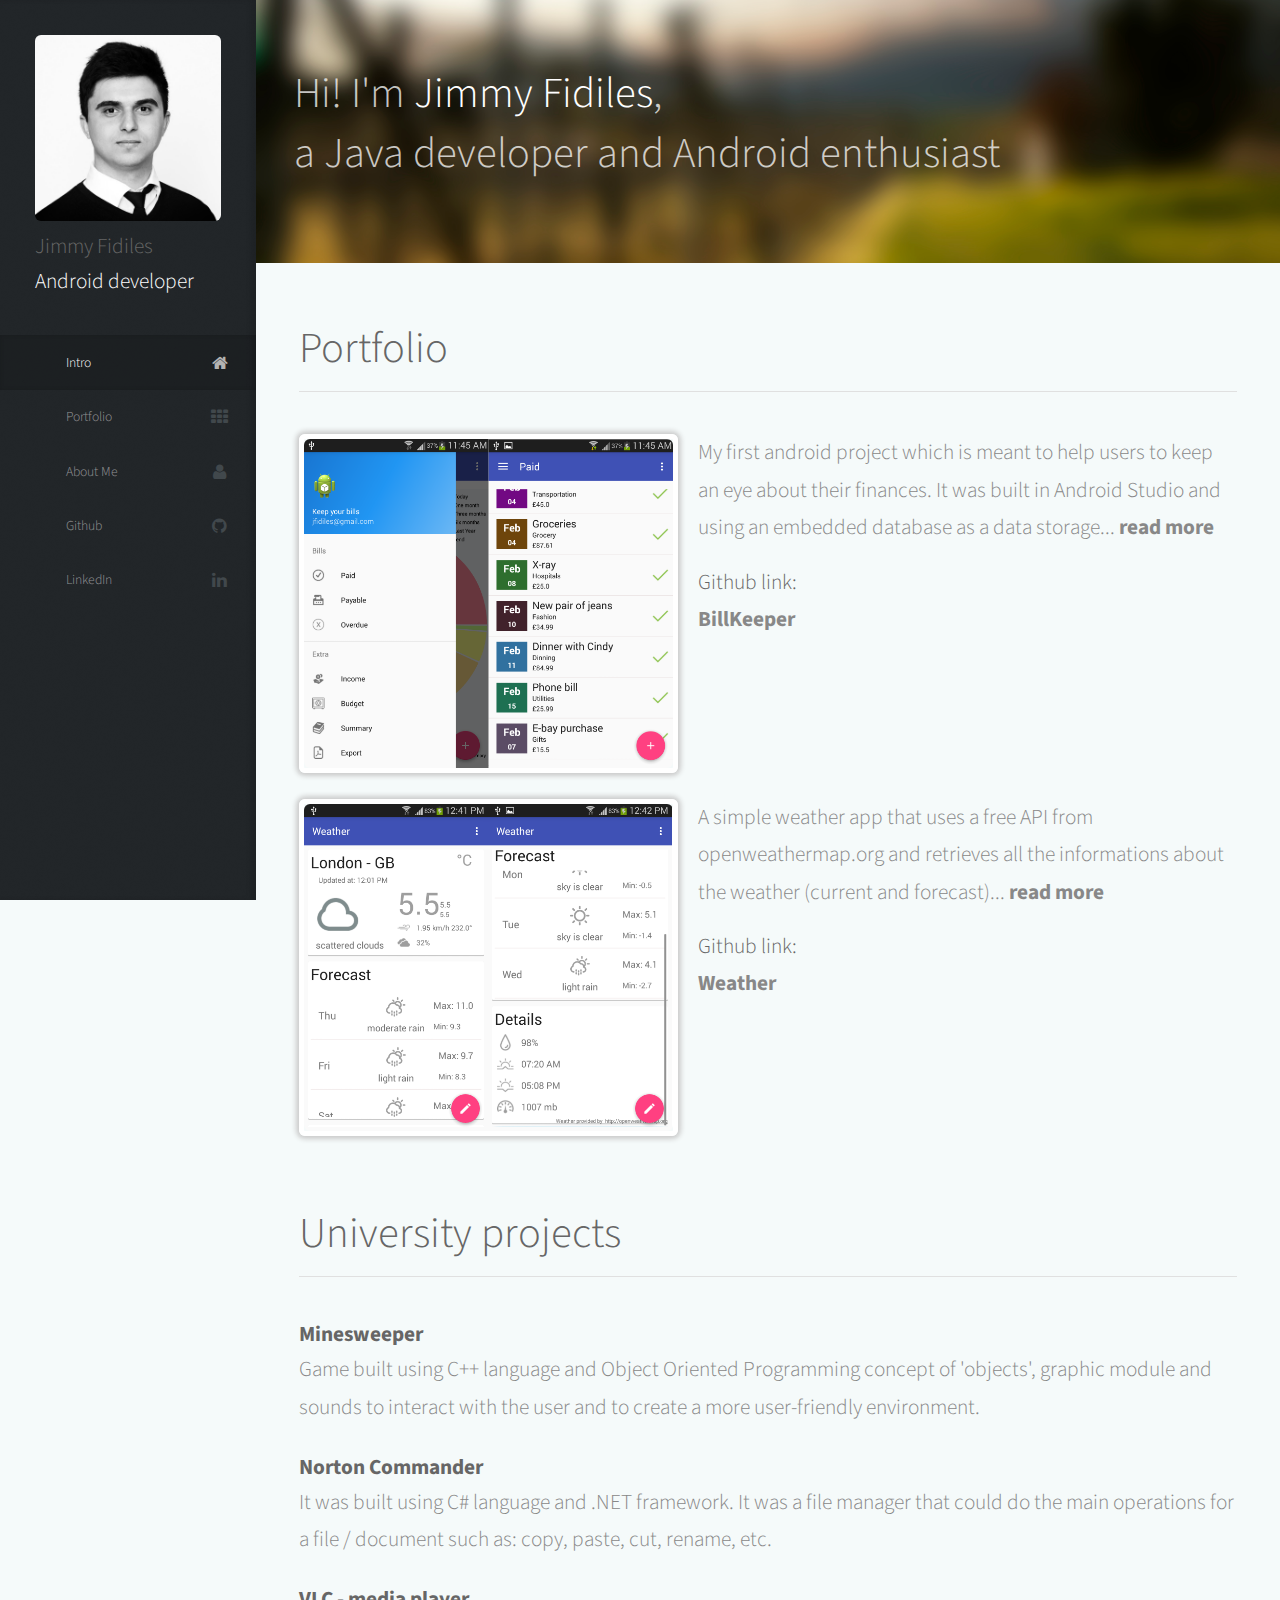
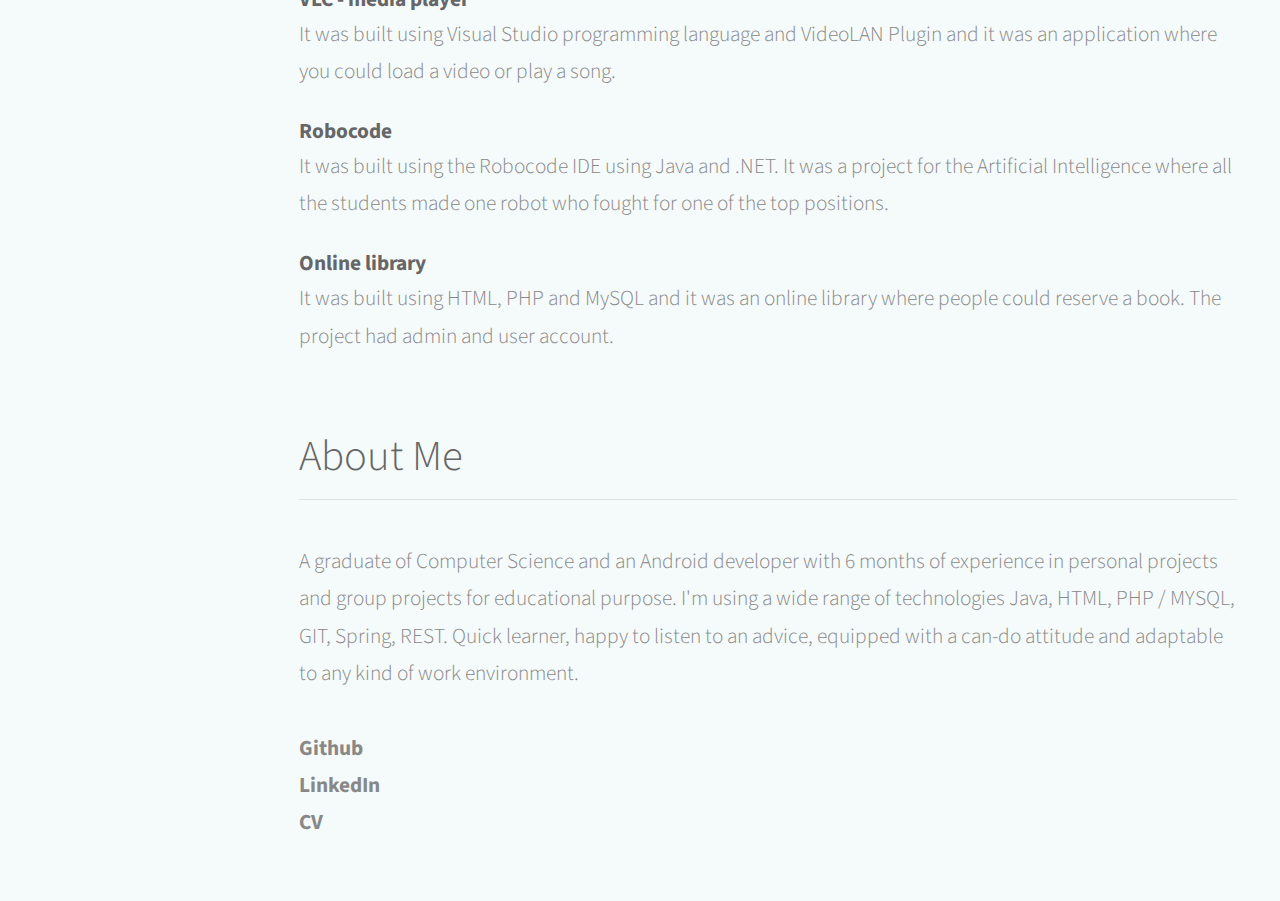
==== index.html @ b89ba9c9 "cv link fixed" ====
<!DOCTYPE HTML>
<html>
    <head>
        <title>Portofolio</title>
        <meta charset="utf-8" />
        <meta name="viewport" content="width=device-width, initial-scale=1" />
        <link rel="stylesheet" href="assets/css/main.css" />
    </head>
    <body>
        <!-- Header -->
        <div id="header">
                <div class="top">
                        <!-- Photo -->
                        <div id="photo">
                                <img src="images/jimmy.png" alt="Photo of Jimmy Fidiles" />
                                <h1 id="title">Jimmy Fidiles</h1>
                                <p>Android developer</p>
                        </div>
                        <!-- Nav -->
                        <nav id="nav">
                                <ul>
                                        <li><a href="#top" id="top-link" class="skel-layers-ignoreHref"><span class="icon fa-home">Intro</span></a></li>
                                        <li><a href="#portfolio" id="portfolio-link" class="skel-layers-ignoreHref"><span class="icon fa-th">Portfolio</span></a></li>
                                        <li><a href="#about" id="about-link" class="skel-layers-ignoreHref"><span class="icon fa-user">About Me</span></a></li>
                                        <li><a href="https://github.com/jfidiles" class="skel-layers-ignoreHref"><span class="icon fa-github">Github</span></a></li>
                                        <li><a href="https://www.linkedin.com/in/jfidiles" class="skel-layers-ignoreHref"><span class="icon fa-linkedin">LinkedIn</span></a></li>
                                </ul>
                        </nav>
                </div>
        </div>

        <!-- Main -->
        <div id="main">
            <!-- Intro -->
            <section id="top" class="one dark cover">
                    <div class="container">
                            <header >
                                    <h2 class="alt" >Hi! I'm <strong >Jimmy Fidiles</strong>, <br>
                                            a Java developer and Android enthusiast
                                    </h2>
                            </header>
                    </div>
            </section>
            <!-- Portfolio -->
            <section id="portfolio">
                    <div class="container">
                            <header>
                                    <h2>Portfolio</h2>
                            </header>
                            <!-- First project -->
                            <div class="row">
                                    <div class="5u 12u$(mobile)">
                                            <article class="item">
                                                    <a href="billkeeper.html" class="image fit"><img src="images/billkeeper/intro.png"/></a>
                                            </article>
                                    </div>
                                    <div class="7u 20u$(mobile)">
                                            <div class="one">
                                                    <small>My first android project which is meant to help users to keep an eye about
                                                            their finances. It was built in Android Studio and using an embedded
                                                            database as a data storage...<a href="billkeeper.html"> read more</a>
                                                    </small>
                                                    <p></p>
                                                    <div>
                                                        <b>Github link: </b>
                                                    </div>

                                                    <div>
                                                         <a href="https://github.com/jfidiles/billkeeper-app">BillKeeper</a>
                                                    </div>
                                            </div>
                                    </div>
                            </div>
                    </div>
                    <div class="container">
                            <!-- Second project -->
                            <div class="row">
                                    <div class="5u 12u$(mobile)">
                                            <article class="item">
                                                    <a class="image fit" href="weather.html">
                                                            <img src="images/weather/intro.png" alt=""/>
                                                    </a>
                                            </article>
                                    </div>
                                    <div class="7u 20u$(mobile)">
                                            <div class="one">
                                                    <small>A simple weather app that uses a free API from openweathermap.org
                                                            and retrieves all the informations about the weather (current and forecast)...<a href="weather.html"> read more</a>
                                                    </small>
                                                    <p></p>
                                                    <div>
                                                        <b>Github link: </b>
                                                    </div>

                                                    <div>
                                                        <a href="https://github.com/jfidiles/simple-weather-app">Weather </a>
                                                    </div>
                                            </div>
                                    </div>
                            </div>
                    </div>
            </section>

            <section id="university">
                    <div class="one container">
                            <header>
                              <h2>University projects </h2>
                            </header>
                            <ul>
                                    <li><h4>Minesweeper</h4>Game built using C++ language and Object Oriented Programming concept of 'objects', graphic module and sounds to interact with the user and to create a more user-friendly environment. <br></li>
                                    <li><h4>Norton Commander</h4>It was built using C# language and .NET framework. It was a file manager that could do the main operations for a file / document such as: copy, paste, cut, rename, etc. <br></li>
                                    <li><h4>VLC - media player</h4>It was built using Visual Studio programming language and VideoLAN Plugin and it was an application where you could load a video or play a song. <br></li>
                                    <li><h4>Robocode</h4>It was built using the Robocode IDE using Java and .NET. It was a project for the Artificial Intelligence where all the students made one robot who fought for one of the top positions. <br></li>
                                    <li><h4>Online library</h4>It was built using HTML, PHP and MySQL and it was an online library where people could reserve a book. The project had admin and user account. <br></li>
                            </ul>
                    </div>
            </section>

            <!-- About Me -->
            <section id="about">
                    <div class="one container">
                            <header>
                                    <h2>About Me</h2>
                            </header>
                            <p>A graduate of Computer Science and an Android developer with 6 months of experience
                                in personal projects and group projects for educational purpose. I'm using a wide range
                                of technologies Java, HTML, PHP / MYSQL, GIT, Spring, REST.
                                Quick learner, happy to listen to an advice, equipped with a can-do attitude and
                                adaptable to any kind of work environment.
                            </p>
                            <br>
                            <div id="links">
                                <a href="https://github.com/jfidiles"><p>Github</p></a>
                                <a href="https://www.linkedin.com/in/jfidiles"><p>LinkedIn</p></a>
                                <a href="https://drive.google.com/drive/u/3/folders/0BwNalqh4ntHmQk1qQ1c4Q1FSSHM"><p>CV</p></a>
                            </div>
                    </div>
            </section>
        </div>
        <!-- Scripts -->
        <script src="assets/js/jquery.min.js"></script>
        <script src="assets/js/jquery.scrolly.min.js"></script>
        <script src="assets/js/jquery.scrollzer.min.js"></script>
        <script src="assets/js/skel.min.js"></script>
        <script src="assets/js/util.js"></script>
        <script src="assets/js/main.js"></script>
    </body>
</html>
---- assets/css/main.css ----
@import url("font-awesome.min.css");
@import url("http://fonts.googleapis.com/css?family=Source+Sans+Pro:300,300italic,400,600");

/*
	Prologue by HTML5 UP
	html5up.net | @n33co
	Free for personal and commercial use under the CCA 3.0 license (html5up.net/license)
*/

/* Reset */

	html, body, div, span, applet, object, iframe, h1, h2, h3, h4, h5, h6, p, blockquote, pre, a, abbr, acronym, address, big, cite, code, del, dfn, em, img, ins, kbd, q, s, samp, small, strike, strong, sub, sup, tt, var, b, u, i, center, dl, dt, dd, ol, ul, li, fieldset, form, label, legend, table, caption, tbody, tfoot, thead, tr, th, td, article, aside, canvas, details, embed, figure, figcaption, footer, header, hgroup, menu, nav, output, ruby, section, summary, time, mark, audio, video {
		margin: 0;
		padding: 0;
		border: 0;
		font-size: 100%;
		font: inherit;
		vertical-align: baseline;
	}

	article, aside, details, figcaption, figure, footer, header, hgroup, menu, nav, section {
		display: block;
	}

	body {
		line-height: 1;
		background-color: #f5fafa;
	}

	ol, ul {
		list-style: none;
	}

	blockquote, q {
		quotes: none;
	}

	blockquote:before, blockquote:after, q:before, q:after {
		content: '';
		content: none;
	}

	table {
		border-collapse: collapse;
		border-spacing: 0;
	}

	body {
		-webkit-text-size-adjust: none;
	}

/* Box Model */

	*, *:before, *:after {
		-moz-box-sizing: border-box;
		-webkit-box-sizing: border-box;
		box-sizing: border-box;
	}

/* Containers */

	.container {
		margin-left: auto;
		margin-right: auto;
	}

	.container.\31 25\25 {
		width: 100%;
		max-width: 1750px;
		min-width: 1400px;
	}

	.container.\37 5\25 {
		width: 1050px;
	}

	.container.\35 0\25 {
		width: 700px;
	}

	.container.\32 5\25 {
		width: 350px;
	}

	.container {
		width: 1400px;
	}

	@media screen and (min-width: 961px) and (max-width: 1880px) {

		.container.\31 25\25 {
			width: 100%;
			max-width: 1500px;
			min-width: 1200px;
		}

		.container.\37 5\25 {
			width: 900px;
		}

		.container.\35 0\25 {
			width: 600px;
		}

		.container.\32 5\25 {
			width: 300px;
		}

		.container {
			width: 1200px;
		}

	}

	@media screen and (min-width: 961px) and (max-width: 1620px) {

		.container.\31 25\25 {
			width: 100%;
			max-width: 1200px;
			min-width: 960px;
		}

		.container.\37 5\25 {
			width: 720px;
		}

		.container.\35 0\25 {
			width: 480px;
		}

		.container.\32 5\25 {
			width: 240px;
		}

		.container {
			width: 960px;
		}

	}

	@media screen and (min-width: 961px) and (max-width: 1320px) {

		.container.\31 25\25 {
			width: 100%;
			max-width: 125%;
			min-width: 100%;
		}

		.container.\37 5\25 {
			width: 75%;
		}

		.container.\35 0\25 {
			width: 50%;
		}

		.container.\32 5\25 {
			width: 25%;
		}

		.container {
			width: 100%;
		}

	}

	@media screen and (max-width: 960px) {

		.container.\31 25\25 {
			width: 100%;
			max-width: 125%;
			min-width: 100%;
		}

		.container.\37 5\25 {
			width: 75%;
		}

		.container.\35 0\25 {
			width: 50%;
		}

		.container.\32 5\25 {
			width: 25%;
		}

		.container {
			width: 100%;
		}

	}

	@media screen and (max-width: 736px) {

		.container.\31 25\25 {
			width: 100%;
			max-width: 125%;
			min-width: 100%;
		}

		.container.\37 5\25 {
			width: 75%;
		}

		.container.\35 0\25 {
			width: 50%;
		}

		.container.\32 5\25 {
			width: 25%;
		}

		.container {
			width: 100% !important;
		}

	}

/* Grid */

	.row {
		border-bottom: solid 1px transparent;
		-moz-box-sizing: border-box;
		-webkit-box-sizing: border-box;
		box-sizing: border-box;
	}

	.row > * {
		float: left;
		-moz-box-sizing: border-box;
		-webkit-box-sizing: border-box;
		box-sizing: border-box;
	}

	.row:after, .row:before {
		content: '';
		display: block;
		clear: both;
		height: 0;
	}

	.row.uniform > * > :first-child {
		margin-top: 0;
	}

	.row.uniform > * > :last-child {
		margin-bottom: 0;
	}

	.row.\30 \25 > * {
		padding: 0px 0 0 0px;
	}

	.row.\30 \25 {
		margin: 0px 0 -1px 0px;
	}

	.row.uniform.\30 \25 > * {
		padding: 0px 0 0 0px;
	}

	.row.uniform.\30 \25 {
		margin: 0px 0 -1px 0px;
	}

	.row > * {
		padding: 40px 0 0 40px;
	}

	.row {
		margin: -40px 0 -1px -40px;
	}

	.row.uniform > * {
		padding: 40px 0 0 40px;
	}

	.row.uniform {
		margin: -40px 0 -1px -40px;
	}

	.row.\32 00\25 > * {
		padding: 80px 0 0 80px;
	}

	.row.\32 00\25 {
		margin: -80px 0 -1px -80px;
	}

	.row.uniform.\32 00\25 > * {
		padding: 80px 0 0 80px;
	}

	.row.uniform.\32 00\25 {
		margin: -80px 0 -1px -80px;
	}

	.row.\31 50\25 > * {
		padding: 60px 0 0 60px;
	}

	.row.\31 50\25 {
		margin: -60px 0 -1px -60px;
	}

	.row.uniform.\31 50\25 > * {
		padding: 60px 0 0 60px;
	}

	.row.uniform.\31 50\25 {
		margin: -60px 0 -1px -60px;
	}

	.row.\35 0\25 > * {
		padding: 20px 0 0 20px;
	}

	.row.\35 0\25 {
		margin: -20px 0 -1px -20px;
	}

	.row.uniform.\35 0\25 > * {
		padding: 20px 0 0 20px;
	}

	.row.uniform.\35 0\25 {
		margin: -20px 0 -1px -20px;
	}

	.row.\32 5\25 > * {
		padding: 10px 0 0 10px;
	}

	.row.\32 5\25 {
		margin: -10px 0 -1px -10px;
	}

	.row.uniform.\32 5\25 > * {
		padding: 10px 0 0 10px;
	}

	.row.uniform.\32 5\25 {
		margin: -10px 0 -1px -10px;
	}

	.\31 2u, .\31 2u\24 {
		width: 100%;
		clear: none;
		margin-left: 0;
	}

	.\31 1u, .\31 1u\24 {
		width: 91.6666666667%;
		clear: none;
		margin-left: 0;
	}

	.\31 0u, .\31 0u\24 {
		width: 83.3333333333%;
		clear: none;
		margin-left: 0;
	}

	.\39 u, .\39 u\24 {
		width: 75%;
		clear: none;
		margin-left: 0;
	}

	.\38 u, .\38 u\24 {
		width: 66.6666666667%;
		clear: none;
		margin-left: 0;
	}

	.\37 u, .\37 u\24 {
		width: 58.3333333333%;
		clear: none;
		margin-left: 0;
	}

	.\36 u, .\36 u\24 {
		width: 50%;
		clear: none;
		margin-left: 0;
	}

	.\35 u, .\35 u\24 {
		width: 41.6666666667%;
		clear: none;
		margin-left: 0;
	}

	.\34 u, .\34 u\24 {
		width: 33.3333333333%;
		clear: none;
		margin-left: 0;
	}

	.\33 u, .\33 u\24 {
		width: 25%;
		clear: none;
		margin-left: 0;
	}

	.\32 u, .\32 u\24 {
		width: 16.6666666667%;
		clear: none;
		margin-left: 0;
	}

	.\31 u, .\31 u\24 {
		width: 8.3333333333%;
		clear: none;
		margin-left: 0;
	}

	.\31 2u\24 + *,
	.\31 1u\24 + *,
	.\31 0u\24 + *,
	.\39 u\24 + *,
	.\38 u\24 + *,
	.\37 u\24 + *,
	.\36 u\24 + *,
	.\35 u\24 + *,
	.\34 u\24 + *,
	.\33 u\24 + *,
	.\32 u\24 + *,
	.\31 u\24 + * {
		clear: left;
	}

	.\-11u {
		margin-left: 91.66667%;
	}

	.\-10u {
		margin-left: 83.33333%;
	}

	.\-9u {
		margin-left: 75%;
	}

	.\-8u {
		margin-left: 66.66667%;
	}

	.\-7u {
		margin-left: 58.33333%;
	}

	.\-6u {
		margin-left: 50%;
	}

	.\-5u {
		margin-left: 41.66667%;
	}

	.\-4u {
		margin-left: 33.33333%;
	}

	.\-3u {
		margin-left: 25%;
	}

	.\-2u {
		margin-left: 16.66667%;
	}

	.\-1u {
		margin-left: 8.33333%;
	}

	@media screen and (min-width: 961px) and (max-width: 1880px) {

		.row > * {
			padding: 40px 0 0 40px;
		}

		.row {
			margin: -40px 0 -1px -40px;
		}

		.row.uniform > * {
			padding: 40px 0 0 40px;
		}

		.row.uniform {
			margin: -40px 0 -1px -40px;
		}

		.row.\32 00\25 > * {
			padding: 80px 0 0 80px;
		}

		.row.\32 00\25 {
			margin: -80px 0 -1px -80px;
		}

		.row.uniform.\32 00\25 > * {
			padding: 80px 0 0 80px;
		}

		.row.uniform.\32 00\25 {
			margin: -80px 0 -1px -80px;
		}

		.row.\31 50\25 > * {
			padding: 60px 0 0 60px;
		}

		.row.\31 50\25 {
			margin: -60px 0 -1px -60px;
		}

		.row.uniform.\31 50\25 > * {
			padding: 60px 0 0 60px;
		}

		.row.uniform.\31 50\25 {
			margin: -60px 0 -1px -60px;
		}

		.row.\35 0\25 > * {
			padding: 20px 0 0 20px;
		}

		.row.\35 0\25 {
			margin: -20px 0 -1px -20px;
		}

		.row.uniform.\35 0\25 > * {
			padding: 20px 0 0 20px;
		}

		.row.uniform.\35 0\25 {
			margin: -20px 0 -1px -20px;
		}

		.row.\32 5\25 > * {
			padding: 10px 0 0 10px;
		}

		.row.\32 5\25 {
			margin: -10px 0 -1px -10px;
		}

		.row.uniform.\32 5\25 > * {
			padding: 10px 0 0 10px;
		}

		.row.uniform.\32 5\25 {
			margin: -10px 0 -1px -10px;
		}

		.\31 2u\28wide\29, .\31 2u\24\28wide\29 {
			width: 100%;
			clear: none;
			margin-left: 0;
		}

		.\31 1u\28wide\29, .\31 1u\24\28wide\29 {
			width: 91.6666666667%;
			clear: none;
			margin-left: 0;
		}

		.\31 0u\28wide\29, .\31 0u\24\28wide\29 {
			width: 83.3333333333%;
			clear: none;
			margin-left: 0;
		}

		.\39 u\28wide\29, .\39 u\24\28wide\29 {
			width: 75%;
			clear: none;
			margin-left: 0;
		}

		.\38 u\28wide\29, .\38 u\24\28wide\29 {
			width: 66.6666666667%;
			clear: none;
			margin-left: 0;
		}

		.\37 u\28wide\29, .\37 u\24\28wide\29 {
			width: 58.3333333333%;
			clear: none;
			margin-left: 0;
		}

		.\36 u\28wide\29, .\36 u\24\28wide\29 {
			width: 50%;
			clear: none;
			margin-left: 0;
		}

		.\35 u\28wide\29, .\35 u\24\28wide\29 {
			width: 41.6666666667%;
			clear: none;
			margin-left: 0;
		}

		.\34 u\28wide\29, .\34 u\24\28wide\29 {
			width: 33.3333333333%;
			clear: none;
			margin-left: 0;
		}

		.\33 u\28wide\29, .\33 u\24\28wide\29 {
			width: 25%;
			clear: none;
			margin-left: 0;
		}

		.\32 u\28wide\29, .\32 u\24\28wide\29 {
			width: 16.6666666667%;
			clear: none;
			margin-left: 0;
		}

		.\31 u\28wide\29, .\31 u\24\28wide\29 {
			width: 8.3333333333%;
			clear: none;
			margin-left: 0;
		}

		.\31 2u\24\28wide\29 + *,
		.\31 1u\24\28wide\29 + *,
		.\31 0u\24\28wide\29 + *,
		.\39 u\24\28wide\29 + *,
		.\38 u\24\28wide\29 + *,
		.\37 u\24\28wide\29 + *,
		.\36 u\24\28wide\29 + *,
		.\35 u\24\28wide\29 + *,
		.\34 u\24\28wide\29 + *,
		.\33 u\24\28wide\29 + *,
		.\32 u\24\28wide\29 + *,
		.\31 u\24\28wide\29 + * {
			clear: left;
		}

		.\-11u\28wide\29 {
			margin-left: 91.66667%;
		}

		.\-10u\28wide\29 {
			margin-left: 83.33333%;
		}

		.\-9u\28wide\29 {
			margin-left: 75%;
		}

		.\-8u\28wide\29 {
			margin-left: 66.66667%;
		}

		.\-7u\28wide\29 {
			margin-left: 58.33333%;
		}

		.\-6u\28wide\29 {
			margin-left: 50%;
		}

		.\-5u\28wide\29 {
			margin-left: 41.66667%;
		}

		.\-4u\28wide\29 {
			margin-left: 33.33333%;
		}

		.\-3u\28wide\29 {
			margin-left: 25%;
		}

		.\-2u\28wide\29 {
			margin-left: 16.66667%;
		}

		.\-1u\28wide\29 {
			margin-left: 8.33333%;
		}

	}

	@media screen and (min-width: 961px) and (max-width: 1620px) {

		.row > * {
			padding: 40px 0 0 40px;
		}

		.row {
			margin: -40px 0 -1px -40px;
		}

		.row.uniform > * {
			padding: 40px 0 0 40px;
		}

		.row.uniform {
			margin: -40px 0 -1px -40px;
		}

		.row.\32 00\25 > * {
			padding: 80px 0 0 80px;
		}

		.row.\32 00\25 {
			margin: -80px 0 -1px -80px;
		}

		.row.uniform.\32 00\25 > * {
			padding: 80px 0 0 80px;
		}

		.row.uniform.\32 00\25 {
			margin: -80px 0 -1px -80px;
		}

		.row.\31 50\25 > * {
			padding: 60px 0 0 60px;
		}

		.row.\31 50\25 {
			margin: -60px 0 -1px -60px;
		}

		.row.uniform.\31 50\25 > * {
			padding: 60px 0 0 60px;
		}

		.row.uniform.\31 50\25 {
			margin: -60px 0 -1px -60px;
		}

		.row.\35 0\25 > * {
			padding: 20px 0 0 20px;
		}

		.row.\35 0\25 {
			margin: -20px 0 -1px -20px;
		}

		.row.uniform.\35 0\25 > * {
			padding: 20px 0 0 20px;
		}

		.row.uniform.\35 0\25 {
			margin: -20px 0 -1px -20px;
		}

		.row.\32 5\25 > * {
			padding: 10px 0 0 10px;
		}

		.row.\32 5\25 {
			margin: -10px 0 -1px -10px;
		}

		.row.uniform.\32 5\25 > * {
			padding: 10px 0 0 10px;
		}

		.row.uniform.\32 5\25 {
			margin: -10px 0 -1px -10px;
		}

		.\31 2u\28normal\29, .\31 2u\24\28normal\29 {
			width: 100%;
			clear: none;
			margin-left: 0;
		}

		.\31 1u\28normal\29, .\31 1u\24\28normal\29 {
			width: 91.6666666667%;
			clear: none;
			margin-left: 0;
		}

		.\31 0u\28normal\29, .\31 0u\24\28normal\29 {
			width: 83.3333333333%;
			clear: none;
			margin-left: 0;
		}

		.\39 u\28normal\29, .\39 u\24\28normal\29 {
			width: 75%;
			clear: none;
			margin-left: 0;
		}

		.\38 u\28normal\29, .\38 u\24\28normal\29 {
			width: 66.6666666667%;
			clear: none;
			margin-left: 0;
		}

		.\37 u\28normal\29, .\37 u\24\28normal\29 {
			width: 58.3333333333%;
			clear: none;
			margin-left: 0;
		}

		.\36 u\28normal\29, .\36 u\24\28normal\29 {
			width: 50%;
			clear: none;
			margin-left: 0;
		}

		.\35 u\28normal\29, .\35 u\24\28normal\29 {
			width: 41.6666666667%;
			clear: none;
			margin-left: 0;
		}

		.\34 u\28normal\29, .\34 u\24\28normal\29 {
			width: 33.3333333333%;
			clear: none;
			margin-left: 0;
		}

		.\33 u\28normal\29, .\33 u\24\28normal\29 {
			width: 25%;
			clear: none;
			margin-left: 0;
		}

		.\32 u\28normal\29, .\32 u\24\28normal\29 {
			width: 16.6666666667%;
			clear: none;
			margin-left: 0;
		}

		.\31 u\28normal\29, .\31 u\24\28normal\29 {
			width: 8.3333333333%;
			clear: none;
			margin-left: 0;
		}

		.\31 2u\24\28normal\29 + *,
		.\31 1u\24\28normal\29 + *,
		.\31 0u\24\28normal\29 + *,
		.\39 u\24\28normal\29 + *,
		.\38 u\24\28normal\29 + *,
		.\37 u\24\28normal\29 + *,
		.\36 u\24\28normal\29 + *,
		.\35 u\24\28normal\29 + *,
		.\34 u\24\28normal\29 + *,
		.\33 u\24\28normal\29 + *,
		.\32 u\24\28normal\29 + *,
		.\31 u\24\28normal\29 + * {
			clear: left;
		}

		.\-11u\28normal\29 {
			margin-left: 91.66667%;
		}

		.\-10u\28normal\29 {
			margin-left: 83.33333%;
		}

		.\-9u\28normal\29 {
			margin-left: 75%;
		}

		.\-8u\28normal\29 {
			margin-left: 66.66667%;
		}

		.\-7u\28normal\29 {
			margin-left: 58.33333%;
		}

		.\-6u\28normal\29 {
			margin-left: 50%;
		}

		.\-5u\28normal\29 {
			margin-left: 41.66667%;
		}

		.\-4u\28normal\29 {
			margin-left: 33.33333%;
		}

		.\-3u\28normal\29 {
			margin-left: 25%;
		}

		.\-2u\28normal\29 {
			margin-left: 16.66667%;
		}

		.\-1u\28normal\29 {
			margin-left: 8.33333%;
		}

	}

	@media screen and (min-width: 961px) and (max-width: 1320px) {

		.row > * {
			padding: 20px 0 0 20px;
		}

		.row {
			margin: -20px 0 -1px -20px;
		}

		.row.uniform > * {
			padding: 20px 0 0 20px;
		}

		.row.uniform {
			margin: -20px 0 -1px -20px;
		}

		.row.\32 00\25 > * {
			padding: 40px 0 0 40px;
		}

		.row.\32 00\25 {
			margin: -40px 0 -1px -40px;
		}

		.row.uniform.\32 00\25 > * {
			padding: 40px 0 0 40px;
		}

		.row.uniform.\32 00\25 {
			margin: -40px 0 -1px -40px;
		}

		.row.\31 50\25 > * {
			padding: 30px 0 0 30px;
		}

		.row.\31 50\25 {
			margin: -30px 0 -1px -30px;
		}

		.row.uniform.\31 50\25 > * {
			padding: 30px 0 0 30px;
		}

		.row.uniform.\31 50\25 {
			margin: -30px 0 -1px -30px;
		}

		.row.\35 0\25 > * {
			padding: 10px 0 0 10px;
		}

		.row.\35 0\25 {
			margin: -10px 0 -1px -10px;
		}

		.row.uniform.\35 0\25 > * {
			padding: 10px 0 0 10px;
		}

		.row.uniform.\35 0\25 {
			margin: -10px 0 -1px -10px;
		}

		.row.\32 5\25 > * {
			padding: 5px 0 0 5px;
		}

		.row.\32 5\25 {
			margin: -5px 0 -1px -5px;
		}

		.row.uniform.\32 5\25 > * {
			padding: 5px 0 0 5px;
		}

		.row.uniform.\32 5\25 {
			margin: -5px 0 -1px -5px;
		}

		.\31 2u\28narrow\29, .\31 2u\24\28narrow\29 {
			width: 100%;
			clear: none;
			margin-left: 0;
		}

		.\31 1u\28narrow\29, .\31 1u\24\28narrow\29 {
			width: 91.6666666667%;
			clear: none;
			margin-left: 0;
		}

		.\31 0u\28narrow\29, .\31 0u\24\28narrow\29 {
			width: 83.3333333333%;
			clear: none;
			margin-left: 0;
		}

		.\39 u\28narrow\29, .\39 u\24\28narrow\29 {
			width: 75%;
			clear: none;
			margin-left: 0;
		}

		.\38 u\28narrow\29, .\38 u\24\28narrow\29 {
			width: 66.6666666667%;
			clear: none;
			margin-left: 0;
		}

		.\37 u\28narrow\29, .\37 u\24\28narrow\29 {
			width: 58.3333333333%;
			clear: none;
			margin-left: 0;
		}

		.\36 u\28narrow\29, .\36 u\24\28narrow\29 {
			width: 50%;
			clear: none;
			margin-left: 0;
		}

		.\35 u\28narrow\29, .\35 u\24\28narrow\29 {
			width: 41.6666666667%;
			clear: none;
			margin-left: 0;
		}

		.\34 u\28narrow\29, .\34 u\24\28narrow\29 {
			width: 33.3333333333%;
			clear: none;
			margin-left: 0;
		}

		.\33 u\28narrow\29, .\33 u\24\28narrow\29 {
			width: 25%;
			clear: none;
			margin-left: 0;
		}

		.\32 u\28narrow\29, .\32 u\24\28narrow\29 {
			width: 16.6666666667%;
			clear: none;
			margin-left: 0;
		}

		.\31 u\28narrow\29, .\31 u\24\28narrow\29 {
			width: 8.3333333333%;
			clear: none;
			margin-left: 0;
		}

		.\31 2u\24\28narrow\29 + *,
		.\31 1u\24\28narrow\29 + *,
		.\31 0u\24\28narrow\29 + *,
		.\39 u\24\28narrow\29 + *,
		.\38 u\24\28narrow\29 + *,
		.\37 u\24\28narrow\29 + *,
		.\36 u\24\28narrow\29 + *,
		.\35 u\24\28narrow\29 + *,
		.\34 u\24\28narrow\29 + *,
		.\33 u\24\28narrow\29 + *,
		.\32 u\24\28narrow\29 + *,
		.\31 u\24\28narrow\29 + * {
			clear: left;
		}

		.\-11u\28narrow\29 {
			margin-left: 91.66667%;
		}

		.\-10u\28narrow\29 {
			margin-left: 83.33333%;
		}

		.\-9u\28narrow\29 {
			margin-left: 75%;
		}

		.\-8u\28narrow\29 {
			margin-left: 66.66667%;
		}

		.\-7u\28narrow\29 {
			margin-left: 58.33333%;
		}

		.\-6u\28narrow\29 {
			margin-left: 50%;
		}

		.\-5u\28narrow\29 {
			margin-left: 41.66667%;
		}

		.\-4u\28narrow\29 {
			margin-left: 33.33333%;
		}

		.\-3u\28narrow\29 {
			margin-left: 25%;
		}

		.\-2u\28narrow\29 {
			margin-left: 16.66667%;
		}

		.\-1u\28narrow\29 {
			margin-left: 8.33333%;
		}

	}

	@media screen and (max-width: 960px) {

		.row > * {
			padding: 20px 0 0 20px;
		}

		.row {
			margin: -20px 0 -1px -20px;
		}

		.row.uniform > * {
			padding: 20px 0 0 20px;
		}

		.row.uniform {
			margin: -20px 0 -1px -20px;
		}

		.row.\32 00\25 > * {
			padding: 40px 0 0 40px;
		}

		.row.\32 00\25 {
			margin: -40px 0 -1px -40px;
		}

		.row.uniform.\32 00\25 > * {
			padding: 40px 0 0 40px;
		}

		.row.uniform.\32 00\25 {
			margin: -40px 0 -1px -40px;
		}

		.row.\31 50\25 > * {
			padding: 30px 0 0 30px;
		}

		.row.\31 50\25 {
			margin: -30px 0 -1px -30px;
		}

		.row.uniform.\31 50\25 > * {
			padding: 30px 0 0 30px;
		}

		.row.uniform.\31 50\25 {
			margin: -30px 0 -1px -30px;
		}

		.row.\35 0\25 > * {
			padding: 10px 0 0 10px;
		}

		.row.\35 0\25 {
			margin: -10px 0 -1px -10px;
		}

		.row.uniform.\35 0\25 > * {
			padding: 10px 0 0 10px;
		}

		.row.uniform.\35 0\25 {
			margin: -10px 0 -1px -10px;
		}

		.row.\32 5\25 > * {
			padding: 5px 0 0 5px;
		}

		.row.\32 5\25 {
			margin: -5px 0 -1px -5px;
		}

		.row.uniform.\32 5\25 > * {
			padding: 5px 0 0 5px;
		}

		.row.uniform.\32 5\25 {
			margin: -5px 0 -1px -5px;
		}

		.\31 2u\28narrower\29, .\31 2u\24\28narrower\29 {
			width: 100%;
			clear: none;
			margin-left: 0;
		}

		.\31 1u\28narrower\29, .\31 1u\24\28narrower\29 {
			width: 91.6666666667%;
			clear: none;
			margin-left: 0;
		}

		.\31 0u\28narrower\29, .\31 0u\24\28narrower\29 {
			width: 83.3333333333%;
			clear: none;
			margin-left: 0;
		}

		.\39 u\28narrower\29, .\39 u\24\28narrower\29 {
			width: 75%;
			clear: none;
			margin-left: 0;
		}

		.\38 u\28narrower\29, .\38 u\24\28narrower\29 {
			width: 66.6666666667%;
			clear: none;
			margin-left: 0;
		}

		.\37 u\28narrower\29, .\37 u\24\28narrower\29 {
			width: 58.3333333333%;
			clear: none;
			margin-left: 0;
		}

		.\36 u\28narrower\29, .\36 u\24\28narrower\29 {
			width: 50%;
			clear: none;
			margin-left: 0;
		}

		.\35 u\28narrower\29, .\35 u\24\28narrower\29 {
			width: 41.6666666667%;
			clear: none;
			margin-left: 0;
		}

		.\34 u\28narrower\29, .\34 u\24\28narrower\29 {
			width: 33.3333333333%;
			clear: none;
			margin-left: 0;
		}

		.\33 u\28narrower\29, .\33 u\24\28narrower\29 {
			width: 25%;
			clear: none;
			margin-left: 0;
		}

		.\32 u\28narrower\29, .\32 u\24\28narrower\29 {
			width: 16.6666666667%;
			clear: none;
			margin-left: 0;
		}

		.\31 u\28narrower\29, .\31 u\24\28narrower\29 {
			width: 8.3333333333%;
			clear: none;
			margin-left: 0;
		}

		.\31 2u\24\28narrower\29 + *,
		.\31 1u\24\28narrower\29 + *,
		.\31 0u\24\28narrower\29 + *,
		.\39 u\24\28narrower\29 + *,
		.\38 u\24\28narrower\29 + *,
		.\37 u\24\28narrower\29 + *,
		.\36 u\24\28narrower\29 + *,
		.\35 u\24\28narrower\29 + *,
		.\34 u\24\28narrower\29 + *,
		.\33 u\24\28narrower\29 + *,
		.\32 u\24\28narrower\29 + *,
		.\31 u\24\28narrower\29 + * {
			clear: left;
		}

		.\-11u\28narrower\29 {
			margin-left: 91.66667%;
		}

		.\-10u\28narrower\29 {
			margin-left: 83.33333%;
		}

		.\-9u\28narrower\29 {
			margin-left: 75%;
		}

		.\-8u\28narrower\29 {
			margin-left: 66.66667%;
		}

		.\-7u\28narrower\29 {
			margin-left: 58.33333%;
		}

		.\-6u\28narrower\29 {
			margin-left: 50%;
		}

		.\-5u\28narrower\29 {
			margin-left: 41.66667%;
		}

		.\-4u\28narrower\29 {
			margin-left: 33.33333%;
		}

		.\-3u\28narrower\29 {
			margin-left: 25%;
		}

		.\-2u\28narrower\29 {
			margin-left: 16.66667%;
		}

		.\-1u\28narrower\29 {
			margin-left: 8.33333%;
		}

	}

	@media screen and (max-width: 736px) {

		.row > * {
			padding: 20px 0 0 20px;
		}

		.row {
			margin: -20px 0 -1px -20px;
		}

		.row.uniform > * {
			padding: 20px 0 0 20px;
		}

		.row.uniform {
			margin: -20px 0 -1px -20px;
		}

		.row.\32 00\25 > * {
			padding: 40px 0 0 40px;
		}

		.row.\32 00\25 {
			margin: -40px 0 -1px -40px;
		}

		.row.uniform.\32 00\25 > * {
			padding: 40px 0 0 40px;
		}

		.row.uniform.\32 00\25 {
			margin: -40px 0 -1px -40px;
		}

		.row.\31 50\25 > * {
			padding: 30px 0 0 30px;
		}

		.row.\31 50\25 {
			margin: -30px 0 -1px -30px;
		}

		.row.uniform.\31 50\25 > * {
			padding: 30px 0 0 30px;
		}

		.row.uniform.\31 50\25 {
			margin: -30px 0 -1px -30px;
		}

		.row.\35 0\25 > * {
			padding: 10px 0 0 10px;
		}

		.row.\35 0\25 {
			margin: -10px 0 -1px -10px;
		}

		.row.uniform.\35 0\25 > * {
			padding: 10px 0 0 10px;
		}

		.row.uniform.\35 0\25 {
			margin: -10px 0 -1px -10px;
		}

		.row.\32 5\25 > * {
			padding: 5px 0 0 5px;
		}

		.row.\32 5\25 {
			margin: -5px 0 -1px -5px;
		}

		.row.uniform.\32 5\25 > * {
			padding: 5px 0 0 5px;
		}

		.row.uniform.\32 5\25 {
			margin: -5px 0 -1px -5px;
		}

		.\31 2u\28mobile\29, .\31 2u\24\28mobile\29 {
			width: 100%;
			clear: none;
			margin-left: 0;
		}

		.\31 1u\28mobile\29, .\31 1u\24\28mobile\29 {
			width: 91.6666666667%;
			clear: none;
			margin-left: 0;
		}

		.\31 0u\28mobile\29, .\31 0u\24\28mobile\29 {
			width: 83.3333333333%;
			clear: none;
			margin-left: 0;
		}

		.\39 u\28mobile\29, .\39 u\24\28mobile\29 {
			width: 75%;
			clear: none;
			margin-left: 0;
		}

		.\38 u\28mobile\29, .\38 u\24\28mobile\29 {
			width: 66.6666666667%;
			clear: none;
			margin-left: 0;
		}

		.\37 u\28mobile\29, .\37 u\24\28mobile\29 {
			width: 58.3333333333%;
			clear: none;
			margin-left: 0;
		}

		.\36 u\28mobile\29, .\36 u\24\28mobile\29 {
			width: 50%;
			clear: none;
			margin-left: 0;
		}

		.\35 u\28mobile\29, .\35 u\24\28mobile\29 {
			width: 41.6666666667%;
			clear: none;
			margin-left: 0;
		}

		.\34 u\28mobile\29, .\34 u\24\28mobile\29 {
			width: 33.3333333333%;
			clear: none;
			margin-left: 0;
		}

		.\33 u\28mobile\29, .\33 u\24\28mobile\29 {
			width: 25%;
			clear: none;
			margin-left: 0;
		}

		.\32 u\28mobile\29, .\32 u\24\28mobile\29 {
			width: 16.6666666667%;
			clear: none;
			margin-left: 0;
		}

		.\31 u\28mobile\29, .\31 u\24\28mobile\29 {
			width: 8.3333333333%;
			clear: none;
			margin-left: 0;
		}

		.\31 2u\24\28mobile\29 + *,
		.\31 1u\24\28mobile\29 + *,
		.\31 0u\24\28mobile\29 + *,
		.\39 u\24\28mobile\29 + *,
		.\38 u\24\28mobile\29 + *,
		.\37 u\24\28mobile\29 + *,
		.\36 u\24\28mobile\29 + *,
		.\35 u\24\28mobile\29 + *,
		.\34 u\24\28mobile\29 + *,
		.\33 u\24\28mobile\29 + *,
		.\32 u\24\28mobile\29 + *,
		.\31 u\24\28mobile\29 + * {
			clear: left;
		}

		.\-11u\28mobile\29 {
			margin-left: 91.66667%;
		}

		.\-10u\28mobile\29 {
			margin-left: 83.33333%;
		}

		.\-9u\28mobile\29 {
			margin-left: 75%;
		}

		.\-8u\28mobile\29 {
			margin-left: 66.66667%;
		}

		.\-7u\28mobile\29 {
			margin-left: 58.33333%;
		}

		.\-6u\28mobile\29 {
			margin-left: 50%;
		}

		.\-5u\28mobile\29 {
			margin-left: 41.66667%;
		}

		.\-4u\28mobile\29 {
			margin-left: 33.33333%;
		}

		.\-3u\28mobile\29 {
			margin-left: 25%;
		}

		.\-2u\28mobile\29 {
			margin-left: 16.66667%;
		}

		.\-1u\28mobile\29 {
			margin-left: 8.33333%;
		}

	}

/* Basic */

	body {
		font-family: 'Source Sans Pro', sans-serif;
		font-size: 19pt;
		font-weight: 300;
		line-height: 1.75em;
		color: #888;
	}

		body.is-loading * {
			-moz-transition: none !important;
			-webkit-transition: none !important;
			-ms-transition: none !important;
			transition: none !important;
			-moz-animation: none !important;
			-webkit-animation: none !important;
			-ms-animation: none !important;
			animation: none !important;
		}

	input, textarea, select {
		font-family: 'Source Sans Pro', sans-serif;
		font-size: 19pt;
		font-weight: 300;
		line-height: 1.75em;
		color: #888;
	}

	h1, h2, h3, h4, h5, h6 {
		font-weight: 300;
		color: #666;
		line-height: 1.5em;
	}

	h1 a, h2 a, h3 a, h4 a, h5 a, h6 a {
		color: inherit;
		text-decoration: none;
	}

		h1 a strong, h2 a strong, h3 a strong, h4 a strong, h5 a strong, h6 a strong {
			color: #333;
		}

	h2 {
		font-size: 2em;
		padding-bottom: 10px;
		border-bottom: 1px solid #E0E0E0;
	}

	h4 {
		font-size: 1em;
		font-weight: bold;
		margin-top: 1.2em;
	}

		h2.alt {
			color: #888;
		}

			h2.alt strong {
				color: #666;
			}

	h3 {
		font-size: 1.5em;
	}

	header {
		margin: 0 0 2em 0;
	}

		header > p {
			margin: 1em 0 0 0;
		}

	footer {
		margin: 2em 0 0 0;
	}

	strong, b {
		font-weight: 300;
		color: #666;
	}

	em, i {
		font-style: italic;
	}

	a {
		text-decoration: none;
		color: inherit;
		-moz-transition: color 0.35s ease-in-out, border-bottom-color 0.35s ease-in-out;
		-webkit-transition: color 0.35s ease-in-out, border-bottom-color 0.35s ease-in-out;
		-ms-transition: color 0.35s ease-in-out, border-bottom-color 0.35s ease-in-out;
		transition: color 0.35s ease-in-out, border-bottom-color 0.35s ease-in-out;
		outline: 0;
	}

		a:hover {
			color: #B3B3B3;
            text-decoration: underline;
		}

	sub {
		position: relative;
		top: 0.5em;
		font-size: 0.8em;
	}

	sup {
		position: relative;
		top: -0.5em;
		font-size: 0.8em;
	}

	hr {
		border: 0;
		border-top: solid 1px #ddd;
	}

	blockquote {
		border-left: solid 0.5em #ddd;
		padding: 1em 0 1em 2em;
		font-style: italic;
	}

	p, ul, ol, dl, table {
		margin-bottom: 0.8em;
	}

	br.clear {
		clear: both;
	}

/* Sections/Article */

	section, article {
		margin-bottom: 3em;
	}

		section > :last-child,
		section > .container, section:last-child, article > :last-child,
		article > .container, article:last-child {
			margin-bottom: 6px;
		}

		.row > section, .row > article {
			margin-bottom: 6px;
		}

/* Image */

	.image {
		display: inline-block;
		border: 5px solid #fff;
		-webkit-box-shadow: 0px 0px 5px 3px rgba(204,204,204,1);
		-moz-box-shadow: 0px 0px 5px 3px rgba(204,204,204,1);
		box-shadow: 0px 0px 5px 3px rgba(204,204,204,1);
		border-radius: 6px;
	}

		.image img {
			display: block;
			width: 100%;
			border-radius: 6px;
		}

		.image.fit {
			display: block;
			width: 100%;
		}

		.image.featured {
			display: block;
			width: 100%;
			margin: 0 0 2em 0;
		}

		.image.left {
			float: left;
			margin: 0 2em 2em 0;
		}

		.image.centered {
			display: block;
			margin: 0 0 2em 0;
		}

			.image.centered img {
				margin: 0 auto;
				width: auto;
			}

/* List */

	ul.default {
		list-style: disc;
		padding-left: 1em;
	}

		ul.default li {
			padding-left: 0.5em;
		}

	ul.icons {
		cursor: default;
	}

		ul.icons li {
			display: inline-block;
		}

		ul.icons a {
			display: inline-block;
			width: 2em;
			height: 2em;
			line-height: 2em;
			text-align: center;
			border: 0;
		}

	ol.default {
		list-style: decimal;
		padding-left: 1.25em;
	}

		ol.default li {
			padding-left: 0.25em;
		}

/* Form */

	form label {
		display: block;
		text-align: left;
		margin-bottom: 0.5em;
	}

	form input[type="text"],
	form input[type="email"],
	form input[type="password"],
	form select,
	form textarea {
		position: relative;
		-webkit-appearance: none;
		display: block;
		border: 0;
		outline: 0;
		background: #fff;
		background: rgba(255, 255, 255, 0.75);
		width: 100%;
		border-radius: 0.35em;
		padding: 0.75em 1em 0.75em 1em;
		box-shadow: inset 0 0.1em 0.1em 0 rgba(0, 0, 0, 0.05);
		border: solid 1px rgba(0, 0, 0, 0.15);
		-moz-transition: all 0.35s ease-in-out;
		-webkit-transition: all 0.35s ease-in-out;
		-ms-transition: all 0.35s ease-in-out;
		transition: all 0.35s ease-in-out;
	}

		form input[type="text"]:focus,
		form input[type="email"]:focus,
		form input[type="password"]:focus,
		form select:focus,
		form textarea:focus {
			box-shadow: 0 0 2px 1px #8ebebc;
			background: #fff;
		}

	form input[type="text"],
	form input[type="email"],
	form input[type="password"],
	form select {
		line-height: 1.25em;
	}

	form textarea {
		min-height: 14em;
	}

	form .formerize-placeholder {
		color: #555 !important;
	}

	form ::-webkit-input-placeholder {
		color: #555 !important;
	}

	form :-moz-placeholder {
		color: #555 !important;
	}

	form ::-moz-placeholder {
		color: #555 !important;
	}

	form :-ms-input-placeholder {
		color: #555 !important;
	}

	form ::-moz-focus-inner {
		border: 0;
	}

/* Table */

	table {
		width: 100%;
	}

		table.default {
			width: 100%;
			text-align: left;
		}

			table.default tbody tr:nth-child(2n+2) {
				background: #f4f4f4;
			}

			table.default td {
				padding: 0.5em 1em 0.5em 1em;
			}

			table.default th {
				text-align: left;
				padding: 0.5em 1em 0.5em 1em;
				color: #fff;
				background: #222729 url("images/overlay.png");
			}

			table.default thead {
				background: #444;
				color: #fff;
			}

			table.default tfoot {
				background: #eee;
			}

/* Button */

	input[type="button"],
	input[type="submit"],
	input[type="reset"],
	button,
	.button {
		position: relative;
		display: inline-block;
		border-radius: 0.35em;
		color: #fff !important;
		text-decoration: none;
		padding: 0.75em 2.5em 0.75em 2.5em;
		background-color: #8ebebc;
		border: 0;
		cursor: pointer;
		background-image: -moz-linear-gradient(top, rgba(0, 0, 0, 0), rgba(0, 0, 0, 0.15)), url("images/overlay.png");
		background-image: -webkit-linear-gradient(top, rgba(0, 0, 0, 0), rgba(0, 0, 0, 0.15)), url("images/overlay.png");
		background-image: -ms-linear-gradient(top, rgba(0, 0, 0, 0), rgba(0, 0, 0, 0.15)), url("images/overlay.png");
		background-image: linear-gradient(top, rgba(0, 0, 0, 0), rgba(0, 0, 0, 0.15)), url("images/overlay.png");
		-moz-transition: background-color 0.35s ease-in-out;
		-webkit-transition: background-color 0.35s ease-in-out;
		-ms-transition: background-color 0.35s ease-in-out;
		transition: background-color 0.35s ease-in-out;
	}

		input[type="button"]:hover,
		input[type="submit"]:hover,
		input[type="reset"]:hover,
		button:hover,
		.button:hover {
			background-color: #9ececc;
		}

		input[type="button"]:active,
		input[type="submit"]:active,
		input[type="reset"]:active,
		button:active,
		.button:active {
			background-color: #7eaeac;
		}

/* Item */

	.item {
		box-shadow: 0 0.05em 0.15em 0 rgba(0, 0, 0, 0.05);
		margin-bottom: 40px;
	}

		.item header {
			background: #fff;
			margin: 0;
			padding: 1em 0 1em 0;
			font-size: 0.8em;
		}

			.item header h3 {
				font-size: 1em;
			}

	.item a:hover {
        text-decoration: none;
    }
/* Icons */

	.icon {
		text-decoration: none;
	}

		.icon:before {
			display: inline-block;
			font-family: FontAwesome;
			font-size: 1.25em;
			text-decoration: none;
			font-style: normal;
			font-weight: normal;
			line-height: 1;
			-webkit-font-smoothing: antialiased;
			-moz-osx-font-smoothing: grayscale;
		}

		.icon > .label {
			display: none;
		}

/* Header */

	#header {
		position: fixed;
		top: 0;
		left: 0;
		width: 375px;
		height: 100%;
		color: #fff;
		background: #222629 url("images/overlay.png");
		box-shadow: inset -0.25em 0 0.25em 0 rgba(0, 0, 0, 0.1);
		text-align: left;
	}

		#header .top {
			position: absolute;
			left: 0;
			top: 0;
			width: 100%;
		}

		#header .bottom {
			position: absolute;
			left: 0;
			bottom: 0;
			width: 100%;
		}

		#header .icons {
			font-size: 0.8em;
			margin: 0 0 1em 0;
			text-align: center;
		}

			#header .icons a {
				color: #41484c;
				-moz-transition: color 0.35s ease-in-out;
				-webkit-transition: color 0.35s ease-in-out;
				-ms-transition: color 0.35s ease-in-out;
				transition: color 0.35s ease-in-out;
			}

				#header .icons a:hover {
					color: #fff;
				}

	#photo {
		padding: 35px;
	}

	#photo img {
		width: 100%;
		display: block;
		margin-bottom: 10px;
		border-radius: 6px;
	}

	#photo p {
		margin: 0;
	}

    #links p {
        font-weight: bold;
    }

	#nav ul li a {
		display: block;
		padding: 0.25em 1.5em 0.25em 1.5em;
		color: rgba(255, 255, 255, 0.5);
		text-decoration: none;
		outline: 0;
		border: 0;
		-moz-transition: none;
		-webkit-transition: none;
		-ms-transition: none;
		transition: none;
	}

		#nav ul li a span {
			position: relative;
			display: block;
			font-size: 0.8em;
			padding-left: 40px;
		}

			#nav ul li a span:before {
				position: absolute;
				left: 0;
				color: #41484c;
				text-align: center;
				width: 1.25em;
				line-height: 1.75em;
			}

		#nav ul li a.active {
			background: rgba(0, 0, 0, 0.15);
			box-shadow: inset 0 0 0.25em 0 rgba(0, 0, 0, 0.125);
			color: #fff;
		}

			#nav ul li a.active span:before {
				color: #B3B3B3;
			}

    #top header {
        margin: 0;
    }

	#main #top.small {
        padding: 1em 0;
    }

	#main #top.small h2 {
        font-size: 3em;
    }

    #top h2 {
		border: 0;
        line-height: 1.4;
        margin-left: -5px;
	}

	#about p {
		margin: 0;
	}
/* Footer */

	#footer {
		margin-left: 375px;
		text-align: center;
		background-color: #dce3e2;
		padding: 3em 0 4em 0;
		box-shadow: inset 0 1px 0 0 rgba(0, 0, 0, 0.05), inset 0 0.1em 0.1em 0 rgba(0, 0, 0, 0.025);
		font-size: 0.8em;
	}

		#footer .copyright {
			cursor: default;
			margin: 0;
		}

			#footer .copyright li {
				display: inline-block;
				line-height: 1em;
				border-left: solid 1px rgba(128, 128, 128, 0.35);
				padding: 0 0 0 0.5em;
				margin: 0 0 0 0.5em;
			}

				#footer .copyright li:first-child {
					border-left: 0;
					padding-left: 0;
					margin-left: 0;
				}

/* Main */

	#main {
		margin-left: 375px;
	}

		#main > section {
			margin: 0;
			overflow: hidden;
			margin: 2.5em 0;
		}

			#main > section.dark {
				color: #ddd;
				color: rgba(255, 255, 255, 0.75);
			}

				#main > section.dark h2, #main > section.dark h3, #main > section.dark h4, #main > section.dark h5, #main > section.dark h6 {
					color: inherit;
				}

				#main > section.dark strong {
					color: #fff;
					border-color: inherit;
				}

				#main > section.dark a {
					color: #fff;
					border-color: inherit;
				}

					#main > section.dark a:hover {
						border-bottom-color: rgba(255, 255, 255, 0);
					}

			#main > section.cover {
				padding: 3em 0;
				background-size: cover;
				background-position: center center;
				margin-top: 0;
			}

			#main > section.one {
				background-image: url("../../images/top.jpg");
			}

			#main > section.two {
				background-color: #f5fafa;
			}

			#main > section.three {
				background-color: #ecf1f1;
				margin: 0;
			}

			#main > section.four {
				background-color: #e8edec;
			}
            #main > div.one {
                background-color: #ecf1f1;
            }
            #main > small.one {
                text-align: left;
            }
/* Wide */

	@media screen and (min-width: 961px) and (max-width: 1880px) {

		/* Basic */

			body, input, textarea, select {
				font-size: 17pt;
			}

		/* Header */

			#header {
				width: 300px;
			}

		/* Footer */

			#footer {
				margin-left: 300px;
			}

		/* Main */

			#main {
				margin-left: 300px;
			}

	}

/* Normal */

	@media screen and (min-width: 961px) and (max-width: 1620px) {

		/* Main */

			#main section.cover {
				padding: 3em 0;
			}

	}

/* Narrow */

	@media screen and (min-width: 961px) and (max-width: 1320px) {

		/* Basic */

			body, input, textarea, select {
				font-size: 16pt;
			}

			.container {
				padding: 0 2em 0 2em;
			}

		/* List */

			ul.icons li a {
				width: 1.75em;
			}

		/* Item */

			.item {
				margin-bottom: 20px;
			}

		/* Header */

			#header {
				width: 20%;
			}

			#photo .image {
				position: relative;
				margin: 0 0 0.5em 0;
			}

			#nav ul li a {
				font-size: 0.8em;
				padding-top: 0.5em;
				padding-bottom: 0.5em;
			}

				#nav ul li a span {
					padding-right: 2.25em;
				}

					#nav ul li a span:before {
						left: 100%;
						margin-left: -1.25em;
						line-height: 2.25em;
					}

		/* Footer */

			#footer {
				margin-left: 20%;
			}

		/* Main */

			#main {
				margin-left: 20%;
			}

	}

/* Narrower */

	#headerToggle {
		display: none;
	}

	@media screen and (max-width: 960px) {

		/* Basic */

			html, body {
				overflow-x: hidden;
			}

			body, input, textarea, select {
				font-size: 16pt;
			}

			header br {
				display: none;
			}

			.container {
				padding: 0 2em 0 2em;
			}

		/* Item */

			.item {
				margin-bottom: 15px;
			}

		/* List */

			ul.icons a {
				width: 1.75em;
				font-size: 1.25em;
			}

		/* Header */

			#header {
				-moz-backface-visibility: hidden;
				-webkit-backface-visibility: hidden;
				-ms-backface-visibility: hidden;
				backface-visibility: hidden;
				-moz-transform: translateX(-275px);
				-webkit-transform: translateX(-275px);
				-ms-transform: translateX(-275px);
				transform: translateX(-275px);
				-moz-transition: -moz-transform 0.5s ease;
				-webkit-transition: -webkit-transform 0.5s ease;
				-ms-transition: -ms-transform 0.5s ease;
				transition: transform 0.5s ease;
				display: block;
				height: 100%;
				left: 0;
				overflow-y: auto;
				position: fixed;
				top: 0;
				width: 275px;
				z-index: 10002;
				width: 275px;
				background: #222729 url("images/overlay.png");
				box-shadow: inset -0.25em 0 0.25em 0 rgba(0, 0, 0, 0.125);
			}

				#header .top {
					position: relative;
				}

				#header .bottom {
					border-top: solid 1px rgba(255, 255, 255, 0.05);
					box-shadow: 0 -1px 0 0 rgba(0, 0, 0, 0.15);
					padding-top: 2em;
					margin-top: 1em;
					position: relative;
				}

			#photo {
				margin: 1.5em 1.25em 1.25em 1.25em;
			}

			#nav ul li a {
				padding: 0.5em 1.25em 0.5em 1.25em;
			}

			#headerToggle {
				-moz-backface-visibility: hidden;
				-webkit-backface-visibility: hidden;
				-ms-backface-visibility: hidden;
				backface-visibility: hidden;
				-moz-transition: -moz-transform 0.5s ease;
				-webkit-transition: -webkit-transform 0.5s ease;
				-ms-transition: -ms-transform 0.5s ease;
				transition: transform 0.5s ease;
				display: block;
				height: 2.25em;
				left: 0;
				position: fixed;
				top: 0;
				width: 3.25em;
				z-index: 10001;
			}

				#headerToggle .toggle {
					position: absolute;
					left: 0;
					top: 0;
					width: 100%;
					height: 100%;
					outline: 0;
					border: 0;
				}

					#headerToggle .toggle:before {
						font-family: FontAwesome;
						text-decoration: none;
						font-style: normal;
						font-weight: normal;
						-webkit-font-smoothing: antialiased;
						-moz-osx-font-smoothing: grayscale;
						content: '\f0c9';
						color: #fff;
						font-size: 18px;
						line-height: 2.25em;
						background: rgba(128, 136, 144, 0.5);
						border-radius: 0.35em;
						text-align: center;
						position: absolute;
						left: 0.5em;
						top: 0.5em;
						display: block;
						width: 3.25em;
						height: 2.25em;
						line-height: 2.25em;
					}

			body.header-visible #main {
				-moz-transform: translateX(275px);
				-webkit-transform: translateX(275px);
				-ms-transform: translateX(275px);
				transform: translateX(275px);
			}

			body.header-visible #headerToggle {
				-moz-transform: translateX(275px);
				-webkit-transform: translateX(275px);
				-ms-transform: translateX(275px);
				transform: translateX(275px);
			}

			body.header-visible #header {
				-moz-transform: translateX(0);
				-webkit-transform: translateX(0);
				-ms-transform: translateX(0);
				transform: translateX(0);
			}

		/* Footer */

			#footer {
				margin-left: 0;
			}

		/* Main */

			#main {
				-moz-backface-visibility: hidden;
				-webkit-backface-visibility: hidden;
				-ms-backface-visibility: hidden;
				backface-visibility: hidden;
				-moz-transition: -moz-transform 0.5s ease;
				-webkit-transition: -webkit-transform 0.5s ease;
				-ms-transition: -ms-transform 0.5s ease;
				transition: transform 0.5s ease;
				padding-bottom: 1px;
				margin-left: 0;
			}

				#main > section {
					padding: 2.5em 0;
				}

				#main section.cover {
					padding: 1em 0;
				}

	}

/* Mobile */

	@media screen and (max-width: 736px) {

		/* Basic */

			body, input, textarea, select {
				font-size: 14pt;
			}

			h2 {
				font-size: 1.5em;
				letter-spacing: 0;
				font-weight: 300;
			}

			.container {
				padding: 0 15px 0 15px;
			}

		/* List */

			ul.icons a {
				width: 1.75em;
				font-size: 1.5em;
			}

		/* Main */

			#main > section {
				padding: 2.5em 0;
			}

			#main section.cover {
				padding: 4em 0em;
			}

				#main section.cover header {
					padding: 0 1em;
				}

		/* Footer */

			#footer .copyright li {
				display: block;
				line-height: 1.25em;
				border: 0;
				padding: 0;
				margin: 1em 0 0 0;
			}

				#footer .copyright li:first-child {
					margin-top: 0;
				}
            #popup {
                    display:none;
                    position:absolute;
                    margin:0 auto;
                    top: 50%;
                    left: 50%;
                    transform: translate(-50%, -50%);
                    box-shadow: 0px 0px 50px 2px #000;
            }
	}

    #portfolio a,
    #download a {
        font-weight: bold;
    }
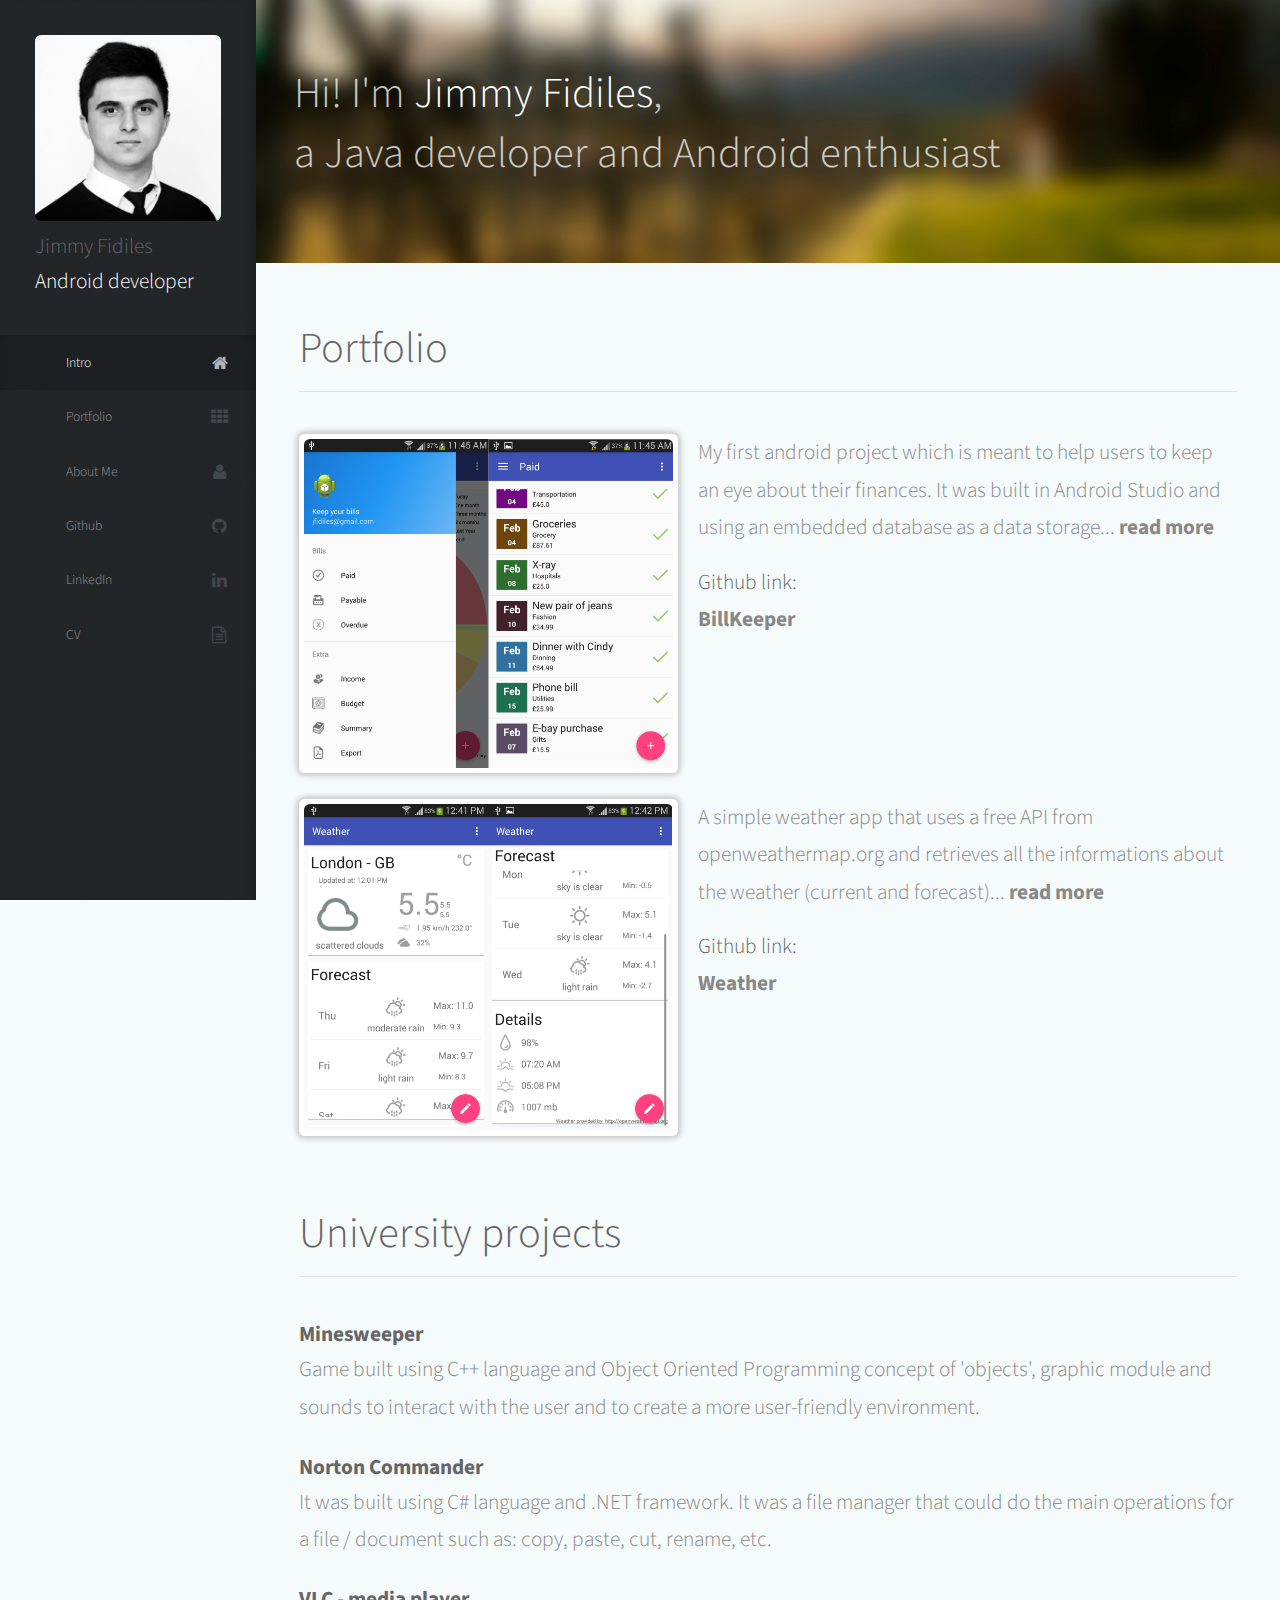
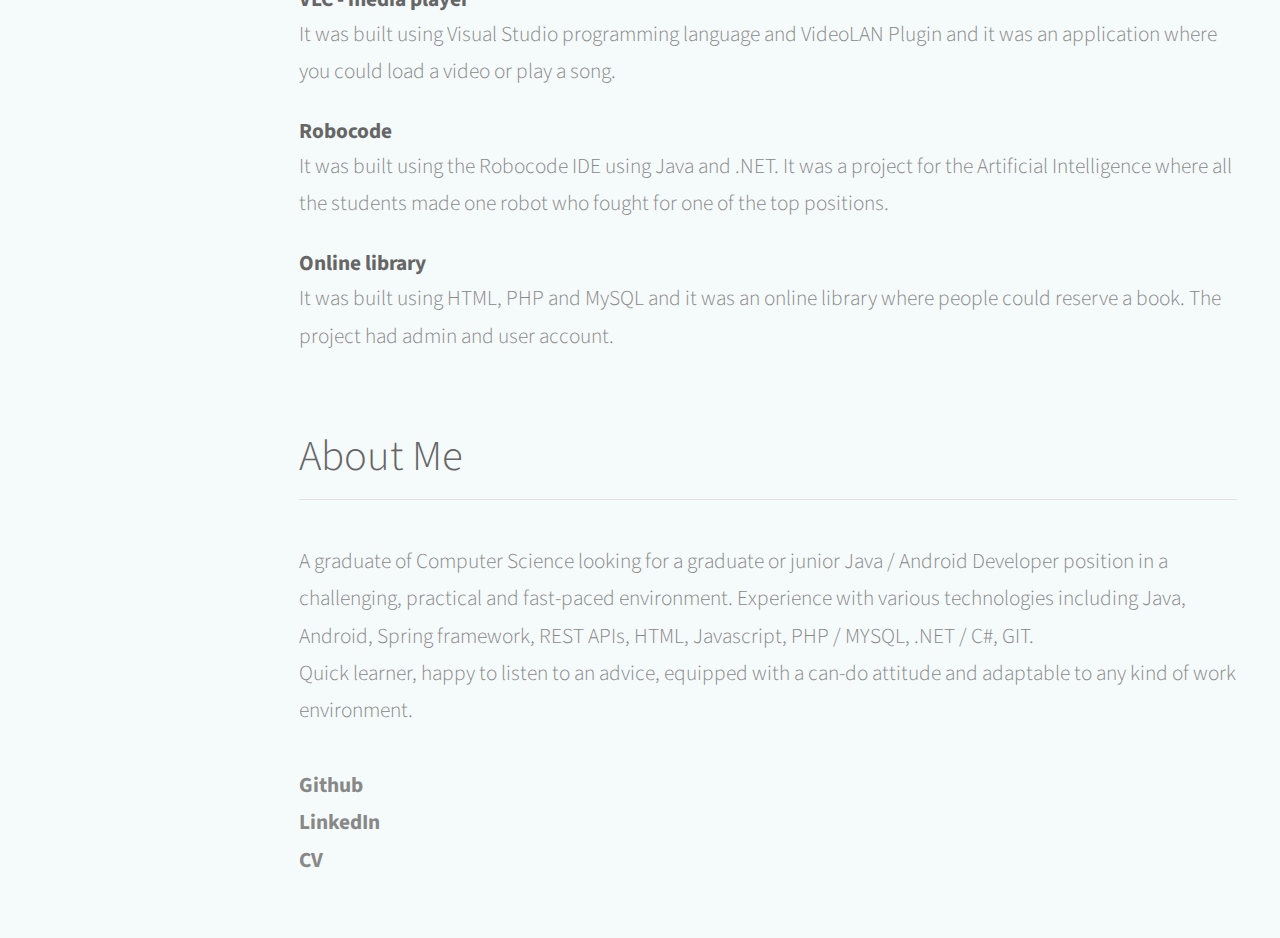
==== commit 228dc9b7: "More tweaks" ====
--- a/index.html
+++ b/index.html
@@ -1,148 +1,199 @@
 <!DOCTYPE HTML>
 <html>
-    <head>
-        <title>Portofolio</title>
-        <meta charset="utf-8" />
-        <meta name="viewport" content="width=device-width, initial-scale=1" />
-        <link rel="stylesheet" href="assets/css/main.css" />
-    </head>
-    <body>
-        <!-- Header -->
-        <div id="header">
-                <div class="top">
-                        <!-- Photo -->
-                        <div id="photo">
-                                <img src="images/jimmy.png" alt="Photo of Jimmy Fidiles" />
-                                <h1 id="title">Jimmy Fidiles</h1>
-                                <p>Android developer</p>
-                        </div>
-                        <!-- Nav -->
-                        <nav id="nav">
-                                <ul>
-                                        <li><a href="#top" id="top-link" class="skel-layers-ignoreHref"><span class="icon fa-home">Intro</span></a></li>
-                                        <li><a href="#portfolio" id="portfolio-link" class="skel-layers-ignoreHref"><span class="icon fa-th">Portfolio</span></a></li>
-                                        <li><a href="#about" id="about-link" class="skel-layers-ignoreHref"><span class="icon fa-user">About Me</span></a></li>
-                                        <li><a href="https://github.com/jfidiles" class="skel-layers-ignoreHref"><span class="icon fa-github">Github</span></a></li>
-                                        <li><a href="https://www.linkedin.com/in/jfidiles" class="skel-layers-ignoreHref"><span class="icon fa-linkedin">LinkedIn</span></a></li>
-                                </ul>
-                        </nav>
-                </div>
+
+<head>
+    <title>Portofolio</title>
+    <meta charset="utf-8" />
+    <meta name="viewport"
+        content="width=device-width, initial-scale=1" />
+    <link rel="stylesheet"
+        href="assets/css/main.css" />
+</head>
+
+<body>
+    <!-- Header -->
+    <div id="header">
+        <div class="top">
+            <!-- Photo -->
+            <div id="photo">
+                <img src="images/jimmy.png"
+                    alt="Photo of Jimmy Fidiles" />
+                <h1 id="title">Jimmy Fidiles</h1>
+                <p>Android developer</p>
+            </div>
+            <!-- Nav -->
+            <nav id="nav">
+                <ul>
+                    <li><a href="#top"
+                            id="top-link"
+                            class="skel-layers-ignoreHref"><span class="icon fa-home">Intro</span></a></li>
+                    <li><a href="#portfolio"
+                            id="portfolio-link"
+                            class="skel-layers-ignoreHref"><span class="icon fa-th">Portfolio</span></a></li>
+                    <li><a href="#about"
+                            id="about-link"
+                            class="skel-layers-ignoreHref"><span class="icon fa-user">About Me</span></a></li>
+                    <li><a href="https://github.com/jfidiles"
+                            class="skel-layers-ignoreHref"
+                            target="_blank"><span class="icon fa-github">Github</span></a></li>
+                    <li><a href="https://www.linkedin.com/in/jfidiles"
+                            class="skel-layers-ignoreHref"
+                            target="_blank"><span class="icon fa-linkedin">LinkedIn</span></a></li>
+                    <li><a href="https://drive.google.com/folderview?id=0BwNalqh4ntHmQk1qQ1c4Q1FSSHM&usp=sharing"
+                            class="skel-layers-ignoreHref"
+                            target="_blank"><span class="icon fa-file-text-o">CV</span></a></li>
+                </ul>
+            </nav>
         </div>
+    </div>
 
-        <!-- Main -->
-        <div id="main">
-            <!-- Intro -->
-            <section id="top" class="one dark cover">
-                    <div class="container">
-                            <header >
-                                    <h2 class="alt" >Hi! I'm <strong >Jimmy Fidiles</strong>, <br>
+    <!-- Main -->
+    <div id="main">
+        <!-- Intro -->
+        <section id="top"
+            class="one dark cover">
+            <div class="container">
+                <header>
+                    <h2 class="alt">Hi! I'm <strong >Jimmy Fidiles</strong>, <br>
                                             a Java developer and Android enthusiast
                                     </h2>
-                            </header>
+                </header>
+            </div>
+        </section>
+        <!-- Portfolio -->
+        <section id="portfolio">
+            <div class="container">
+                <header>
+                    <h2>Portfolio</h2>
+                </header>
+                <!-- First project -->
+                <div class="row">
+                    <div class="5u 12u$(mobile)">
+                        <article class="item">
+                            <a href="billkeeper.html"
+                                class="image fit"><img src="images/billkeeper/intro.png" /></a>
+                        </article>
                     </div>
-            </section>
-            <!-- Portfolio -->
-            <section id="portfolio">
-                    <div class="container">
-                            <header>
-                                    <h2>Portfolio</h2>
-                            </header>
-                            <!-- First project -->
-                            <div class="row">
-                                    <div class="5u 12u$(mobile)">
-                                            <article class="item">
-                                                    <a href="billkeeper.html" class="image fit"><img src="images/billkeeper/intro.png"/></a>
-                                            </article>
-                                    </div>
-                                    <div class="7u 20u$(mobile)">
-                                            <div class="one">
-                                                    <small>My first android project which is meant to help users to keep an eye about
+                    <div class="7u 20u$(mobile)">
+                        <div class="one">
+                            <small>My first android project which is meant to help users to keep an eye about
                                                             their finances. It was built in Android Studio and using an embedded
                                                             database as a data storage...<a href="billkeeper.html"> read more</a>
                                                     </small>
-                                                    <p></p>
-                                                    <div>
-                                                        <b>Github link: </b>
-                                                    </div>
+                            <p></p>
+                            <div>
+                                <b>Github link: </b>
+                            </div>
 
-                                                    <div>
-                                                         <a href="https://github.com/jfidiles/billkeeper-app">BillKeeper</a>
-                                                    </div>
-                                            </div>
-                                    </div>
+                            <div>
+                                <a href="https://github.com/jfidiles/billkeeper-app"
+                                    target="_blank">BillKeeper</a>
                             </div>
+                        </div>
                     </div>
-                    <div class="container">
-                            <!-- Second project -->
-                            <div class="row">
-                                    <div class="5u 12u$(mobile)">
-                                            <article class="item">
-                                                    <a class="image fit" href="weather.html">
-                                                            <img src="images/weather/intro.png" alt=""/>
-                                                    </a>
-                                            </article>
-                                    </div>
-                                    <div class="7u 20u$(mobile)">
-                                            <div class="one">
-                                                    <small>A simple weather app that uses a free API from openweathermap.org
+                </div>
+            </div>
+            <div class="container">
+                <!-- Second project -->
+                <div class="row">
+                    <div class="5u 12u$(mobile)">
+                        <article class="item">
+                            <a class="image fit"
+                                href="weather.html">
+                                <img src="images/weather/intro.png"
+                                    alt="" />
+                            </a>
+                        </article>
+                    </div>
+                    <div class="7u 20u$(mobile)">
+                        <div class="one">
+                            <small>A simple weather app that uses a free API from openweathermap.org
                                                             and retrieves all the informations about the weather (current and forecast)...<a href="weather.html"> read more</a>
                                                     </small>
-                                                    <p></p>
-                                                    <div>
-                                                        <b>Github link: </b>
-                                                    </div>
+                            <p></p>
+                            <div>
+                                <b>Github link: </b>
+                            </div>
 
-                                                    <div>
-                                                        <a href="https://github.com/jfidiles/simple-weather-app">Weather </a>
-                                                    </div>
-                                            </div>
-                                    </div>
+                            <div>
+                                <a href="https://github.com/jfidiles/simple-weather-app"
+                                    target="_blank">Weather </a>
                             </div>
+                        </div>
                     </div>
-            </section>
+                </div>
+            </div>
+        </section>
 
-            <section id="university">
-                    <div class="one container">
-                            <header>
-                              <h2>University projects </h2>
-                            </header>
-                            <ul>
-                                    <li><h4>Minesweeper</h4>Game built using C++ language and Object Oriented Programming concept of 'objects', graphic module and sounds to interact with the user and to create a more user-friendly environment. <br></li>
-                                    <li><h4>Norton Commander</h4>It was built using C# language and .NET framework. It was a file manager that could do the main operations for a file / document such as: copy, paste, cut, rename, etc. <br></li>
-                                    <li><h4>VLC - media player</h4>It was built using Visual Studio programming language and VideoLAN Plugin and it was an application where you could load a video or play a song. <br></li>
-                                    <li><h4>Robocode</h4>It was built using the Robocode IDE using Java and .NET. It was a project for the Artificial Intelligence where all the students made one robot who fought for one of the top positions. <br></li>
-                                    <li><h4>Online library</h4>It was built using HTML, PHP and MySQL and it was an online library where people could reserve a book. The project had admin and user account. <br></li>
-                            </ul>
-                    </div>
-            </section>
+        <section id="university">
+            <div class="one container">
+                <header>
+                    <h2>University projects </h2>
+                </header>
+                <ul>
+                    <li>
+                        <h4>Minesweeper</h4>Game built using C++ language and Object Oriented Programming concept of 'objects', graphic module
+                        and sounds to interact with the user and to create a more user-friendly environment.
+                        <br>
+                    </li>
+                    <li>
+                        <h4>Norton Commander</h4>It was built using C# language and .NET framework. It was a file manager that could do the main operations
+                        for a file / document such as: copy, paste, cut, rename, etc.
+                        <br>
+                    </li>
+                    <li>
+                        <h4>VLC - media player</h4>It was built using Visual Studio programming language and VideoLAN Plugin and it was an application
+                        where you could load a video or play a song.
+                        <br>
+                    </li>
+                    <li>
+                        <h4>Robocode</h4>It was built using the Robocode IDE using Java and .NET. It was a project for the Artificial Intelligence
+                        where all the students made one robot who fought for one of the top positions.
+                        <br>
+                    </li>
+                    <li>
+                        <h4>Online library</h4>It was built using HTML, PHP and MySQL and it was an online library where people could reserve a
+                        book. The project had admin and user account.
+                        <br>
+                    </li>
+                </ul>
+            </div>
+        </section>
 
-            <!-- About Me -->
-            <section id="about">
-                    <div class="one container">
-                            <header>
-                                    <h2>About Me</h2>
-                            </header>
-                            <p>A graduate of Computer Science and an Android developer with 6 months of experience
-                                in personal projects and group projects for educational purpose. I'm using a wide range
-                                of technologies Java, HTML, PHP / MYSQL, GIT, Spring, REST.
-                                Quick learner, happy to listen to an advice, equipped with a can-do attitude and
-                                adaptable to any kind of work environment.
-                            </p>
-                            <br>
-                            <div id="links">
-                                <a href="https://github.com/jfidiles"><p>Github</p></a>
-                                <a href="https://www.linkedin.com/in/jfidiles"><p>LinkedIn</p></a>
-                                <a href="https://drive.google.com/drive/u/3/folders/0BwNalqh4ntHmQk1qQ1c4Q1FSSHM"><p>CV</p></a>
-                            </div>
-                    </div>
-            </section>
-        </div>
-        <!-- Scripts -->
-        <script src="assets/js/jquery.min.js"></script>
-        <script src="assets/js/jquery.scrolly.min.js"></script>
-        <script src="assets/js/jquery.scrollzer.min.js"></script>
-        <script src="assets/js/skel.min.js"></script>
-        <script src="assets/js/util.js"></script>
-        <script src="assets/js/main.js"></script>
-    </body>
+        <!-- About Me -->
+        <section id="about">
+            <div class="one container">
+                <header>
+                    <h2>About Me</h2>
+                </header>
+                <p>A graduate of Computer Science looking for a graduate or junior Java / Android Developer position in a challenging,
+                    practical and fast-paced environment. Experience with various technologies including Java, Android, Spring
+                    framework, REST APIs, HTML, Javascript, PHP / MYSQL, .NET / C#, GIT.
+                    <br>
+                </p>
+                <p>Quick learner, happy to listen to an advice, equipped with a can-do attitude and adaptable to any kind of
+                    work environment.</p>
+                <br>
+                <div id="links">
+                    <p><a href="https://github.com/jfidiles"
+                            target="_blank">Github</a></p>
+                    <p><a href="https://www.linkedin.com/in/jfidiles"
+                            target="_blank">LinkedIn</a></p>
+                    <p><a href="https://drive.google.com/folderview?id=0BwNalqh4ntHmQk1qQ1c4Q1FSSHM&usp=sharing"
+                            target="_blank">
+                        CV
+                    </a></p>
+                </div>
+            </div>
+        </section>
+    </div>
+    <!-- Scripts -->
+    <script src="assets/js/jquery.min.js"></script>
+    <script src="assets/js/jquery.scrolly.min.js"></script>
+    <script src="assets/js/jquery.scrollzer.min.js"></script>
+    <script src="assets/js/skel.min.js"></script>
+    <script src="assets/js/util.js"></script>
+    <script src="assets/js/main.js"></script>
+</body>
+
 </html>
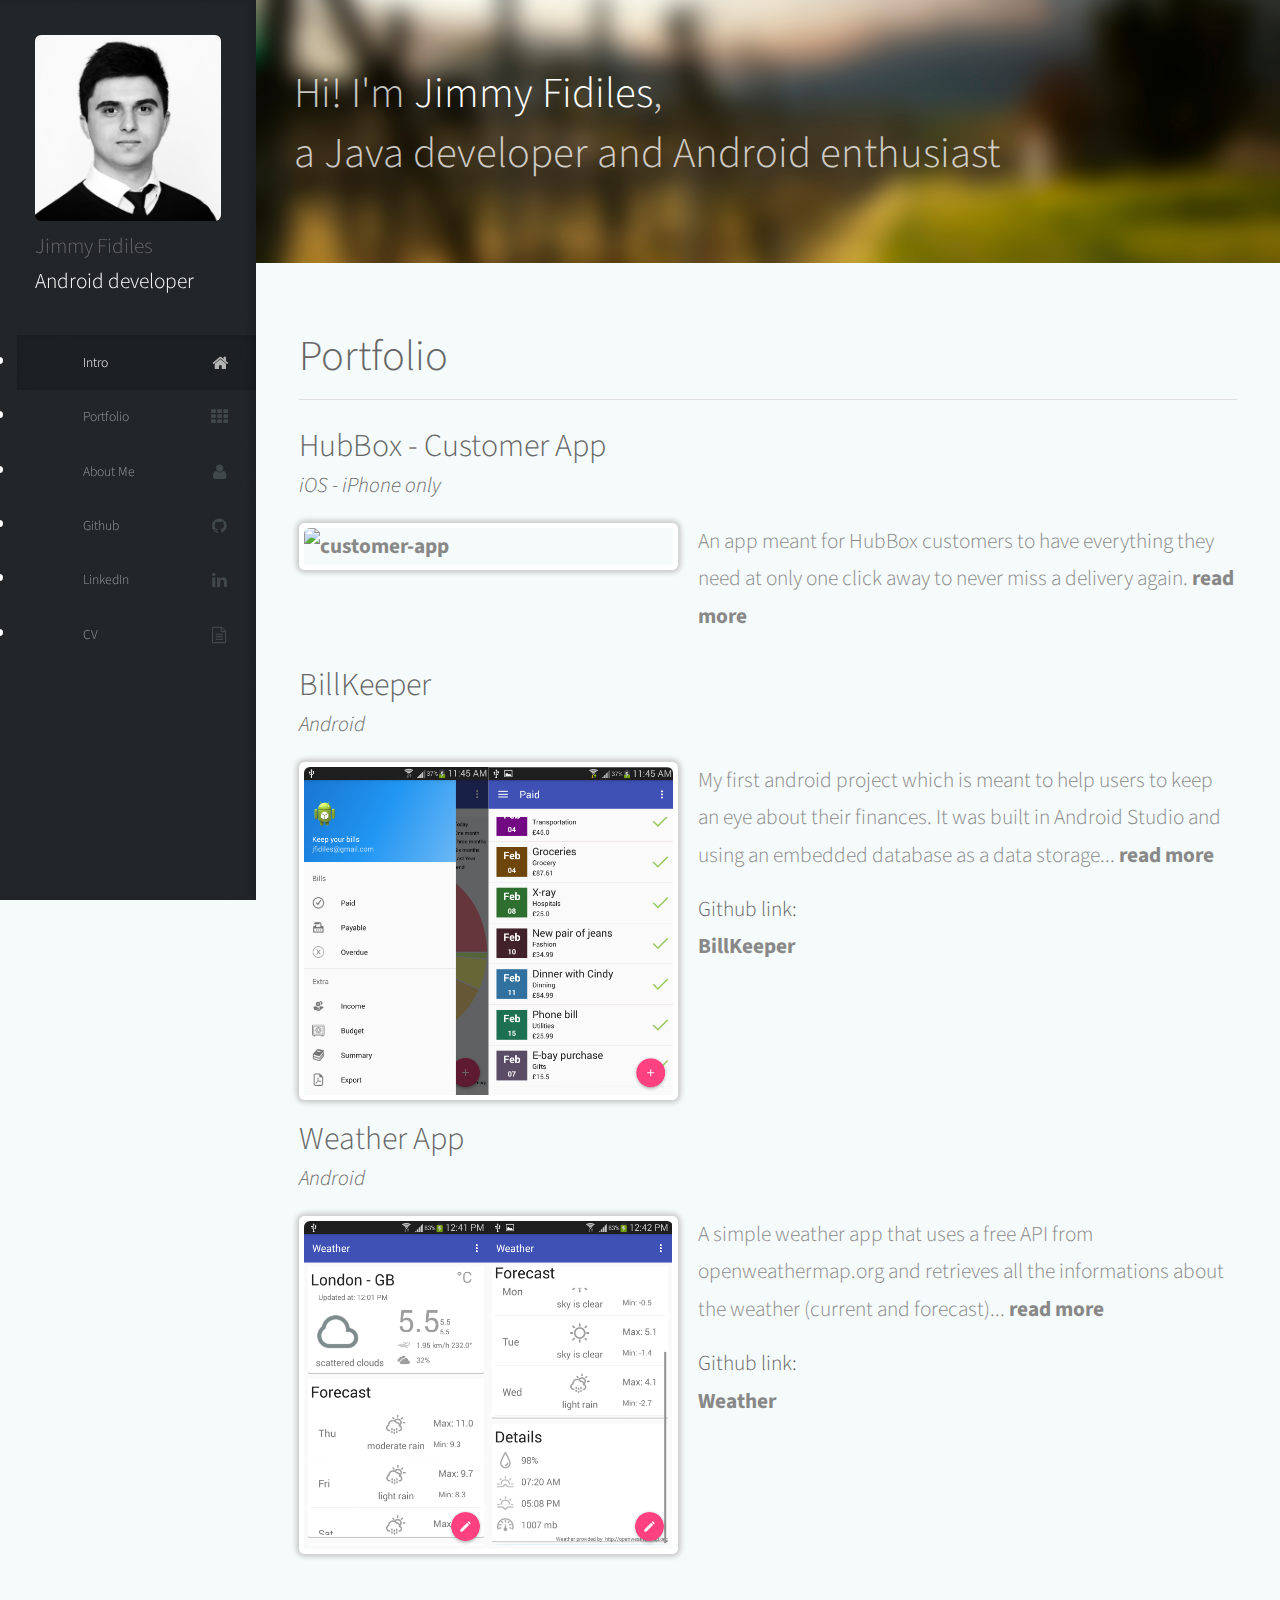
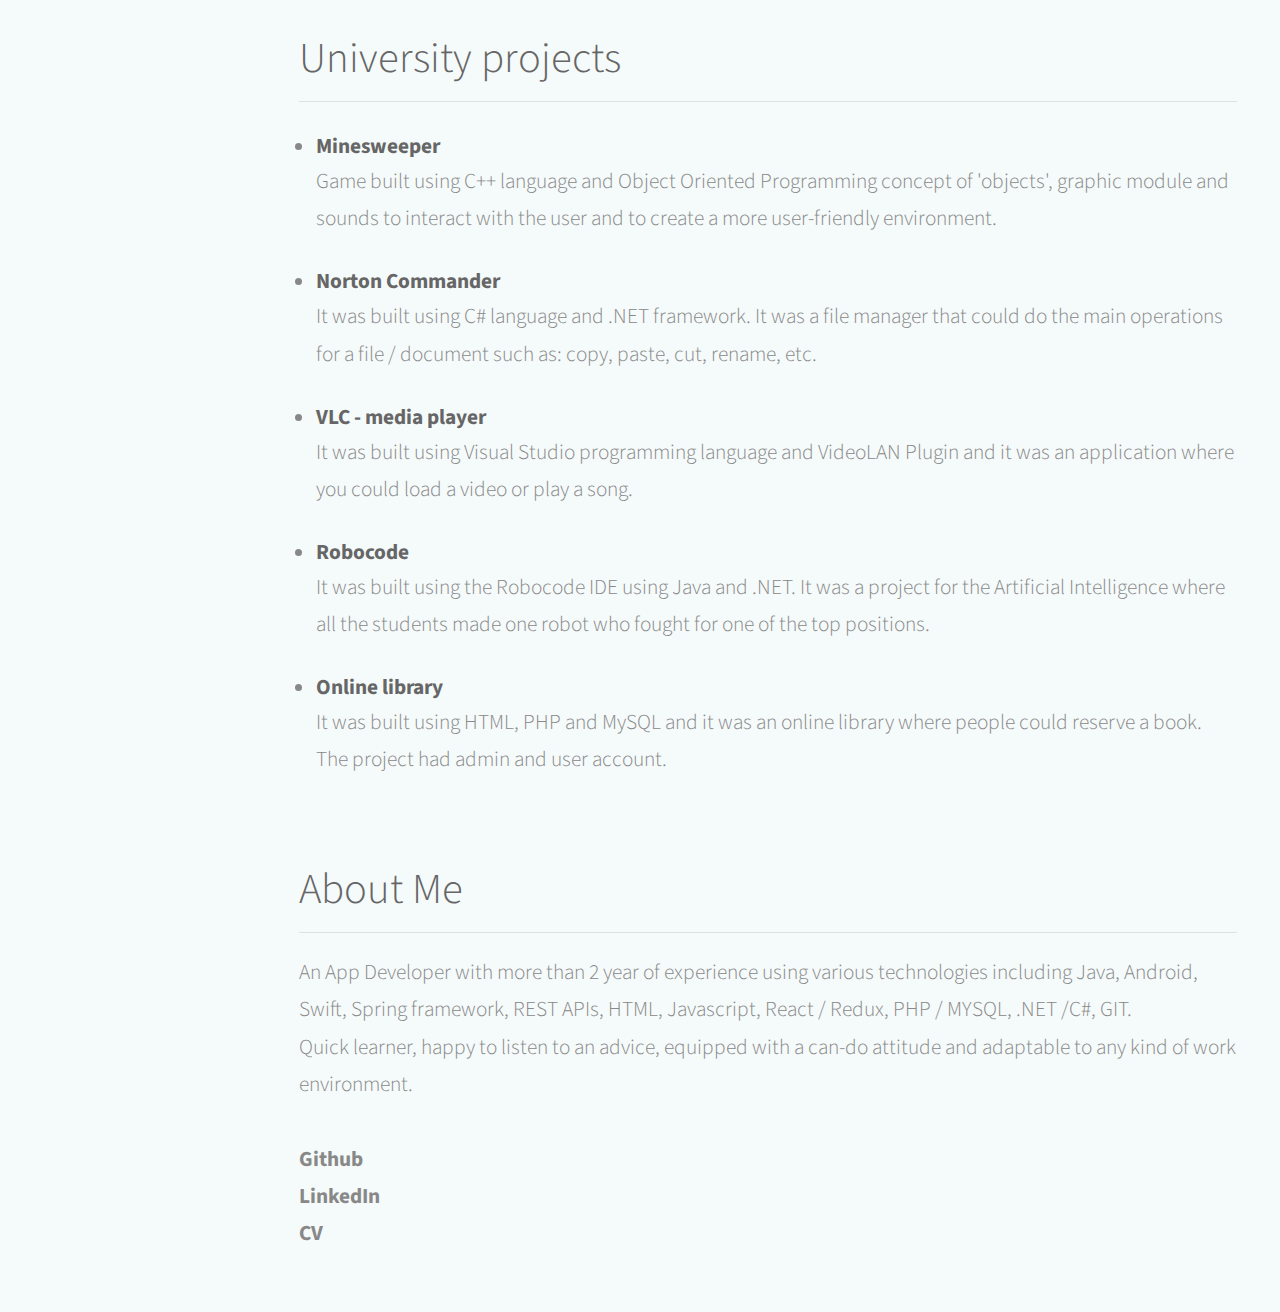
==== commit 89f6a04e: "HubBox Project added" ====
--- a/index.html
+++ b/index.html
@@ -62,11 +62,37 @@
         </section>
         <!-- Portfolio -->
         <section id="portfolio">
+
             <div class="container">
                 <header>
                     <h2>Portfolio</h2>
                 </header>
-                <!-- First project -->
+                <header>
+                    <h3>HubBox - Customer App</h3>
+                    <i><h5>iOS - iPhone only</h5></i>
+                </header>
+                <div class="row">
+                    <div class="5u 12u$(mobile)">
+                        <article class="item">
+                            <a class="image fit" href="hubbox-customer-app.html">
+                                <img src="images/hubBox-Customer-App/intro.png"alt="customer-app" />
+                            </a>
+                        </article>
+                    </div>
+                    <div class="7u 20u$(mobile)">
+                        <div class="one">
+                            <small>An app meant for HubBox customers to have everything they need at only one click away to never miss a delivery again.<a href="hubbox-customer-app.html"> read more</a>
+                            </small>
+                            <p></p>
+                        </div>
+                    </div>
+                </div>
+            </div>
+            <div class="container">
+                <header>
+                    <h3>BillKeeper</h3>
+                    <i><h5>Android</h5></i>
+                </header>
                 <div class="row">
                     <div class="5u 12u$(mobile)">
                         <article class="item">
@@ -94,7 +120,10 @@
                 </div>
             </div>
             <div class="container">
-                <!-- Second project -->
+                <header>
+                    <h3>Weather App</h3>
+                    <i><h5>Android</h5></i>
+                </header>
                 <div class="row">
                     <div class="5u 12u$(mobile)">
                         <article class="item">
@@ -107,9 +136,8 @@
                     </div>
                     <div class="7u 20u$(mobile)">
                         <div class="one">
-                            <small>A simple weather app that uses a free API from openweathermap.org
-                                                            and retrieves all the informations about the weather (current and forecast)...<a href="weather.html"> read more</a>
-                                                    </small>
+                            <small>A simple weather app that uses a free API from openweathermap.org and retrieves all the informations about the weather (current and forecast)...<a href="weather.html"> read more</a>
+                            </small>
                             <p></p>
                             <div>
                                 <b>Github link: </b>
@@ -166,9 +194,7 @@
                 <header>
                     <h2>About Me</h2>
                 </header>
-                <p>A graduate of Computer Science looking for a graduate or junior Java / Android Developer position in a challenging,
-                    practical and fast-paced environment. Experience with various technologies including Java, Android, Spring
-                    framework, REST APIs, HTML, Javascript, PHP / MYSQL, .NET / C#, GIT.
+                <p>An App Developer with more than 2 year of experience using various technologies including Java, Android, Swift, Spring framework, REST APIs, HTML, Javascript, React / Redux, PHP / MYSQL, .NET /C#, GIT.
                     <br>
                 </p>
                 <p>Quick learner, happy to listen to an advice, equipped with a can-do attitude and adaptable to any kind of
--- a/assets/css/main.css
+++ b/assets/css/main.css
@@ -28,7 +28,7 @@
 	}
 
 	ol, ul {
-		list-style: none;
+		list-style: disc;
 	}
 
 	blockquote, q {
@@ -1618,8 +1618,15 @@
 	}
 
 	header {
-		margin: 0 0 2em 0;
-	}
+		margin: 0.4em 0 1em 0;
+	}
+		header > h3 {
+			margin-bottom: 0 0 0.8em 0;
+		}
+
+		header > h5 {
+			margin-bottom: 0 0 0.8em 0;
+		}
 
 		header > p {
 			margin: 1em 0 0 0;
@@ -1678,6 +1685,7 @@
 
 	p, ul, ol, dl, table {
 		margin-bottom: 0.8em;
+		margin-left: 0.8em;
 	}
 
 	br.clear {
@@ -1849,7 +1857,8 @@
 
 	form :-ms-input-placeholder {
 		color: #555 !important;
-	}
+		margin-left: 3em;
+ol	}
 
 	form ::-moz-focus-inner {
 		border: 0;
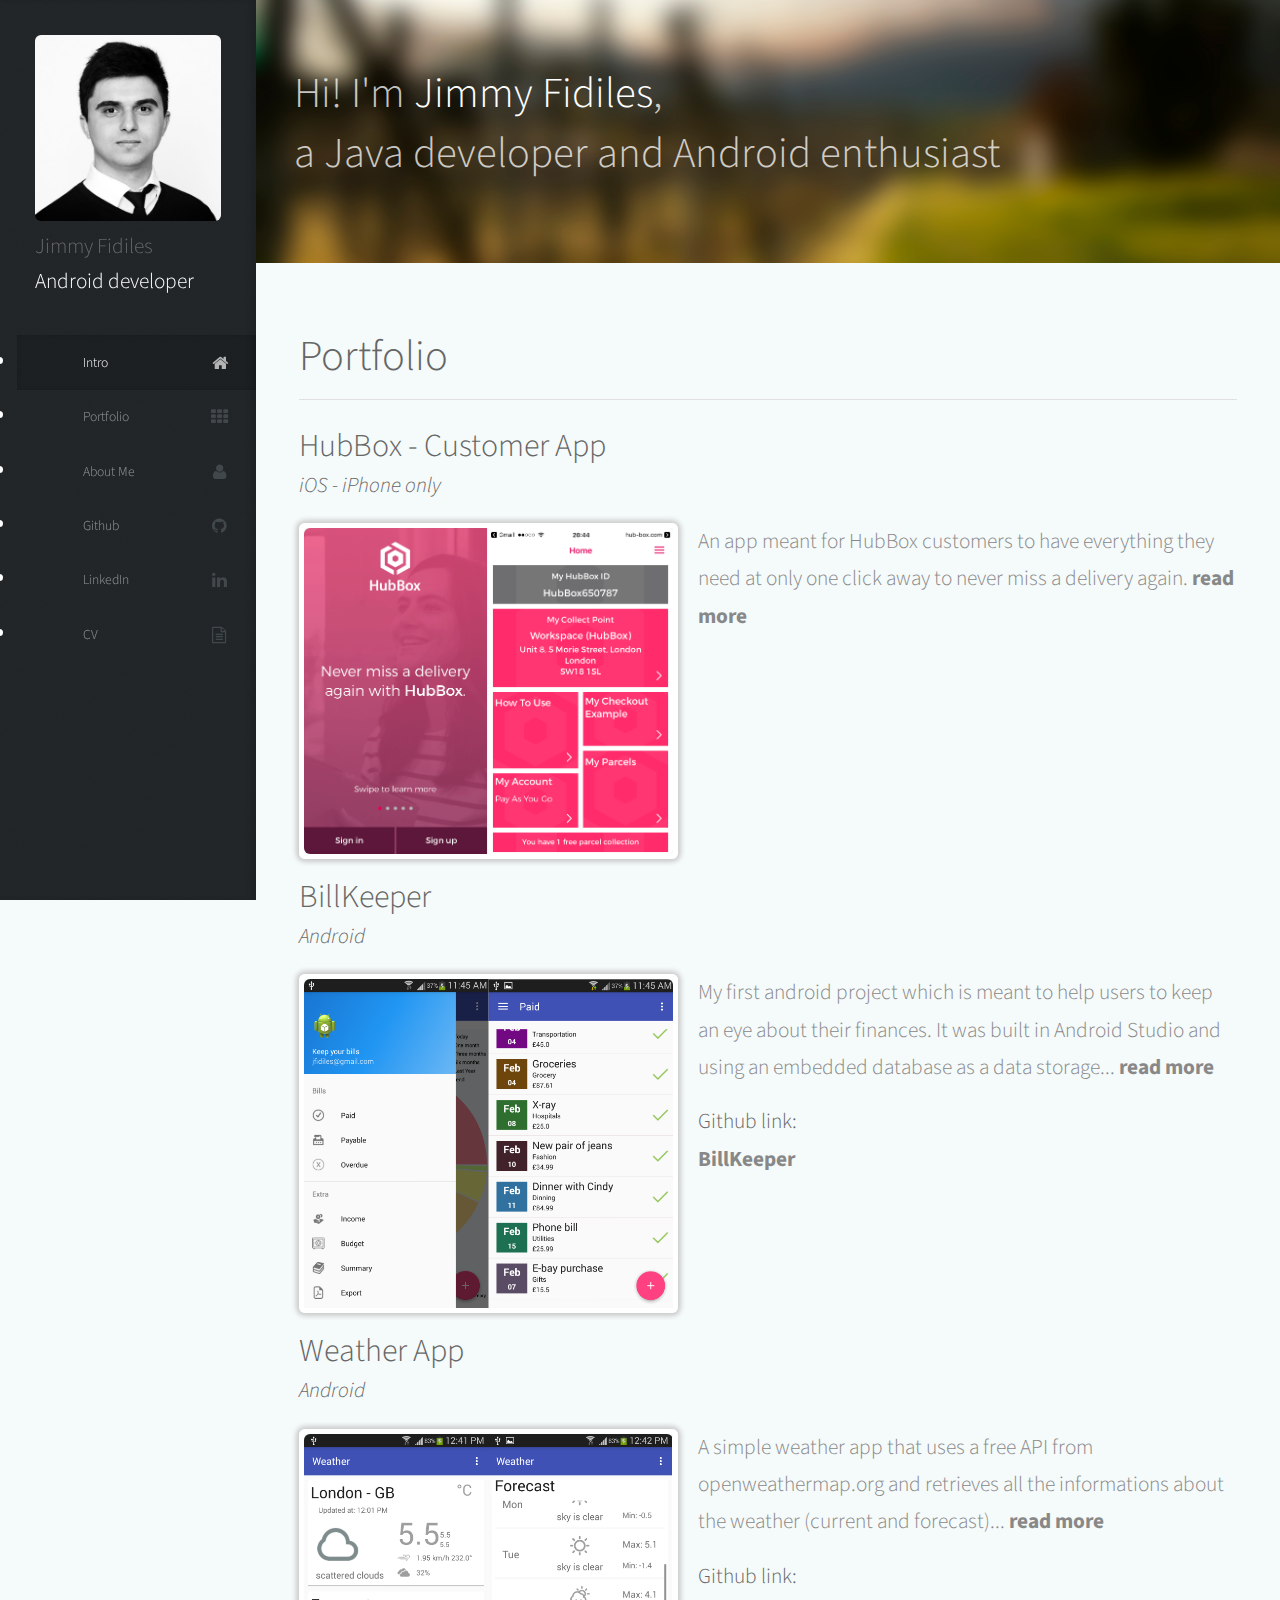
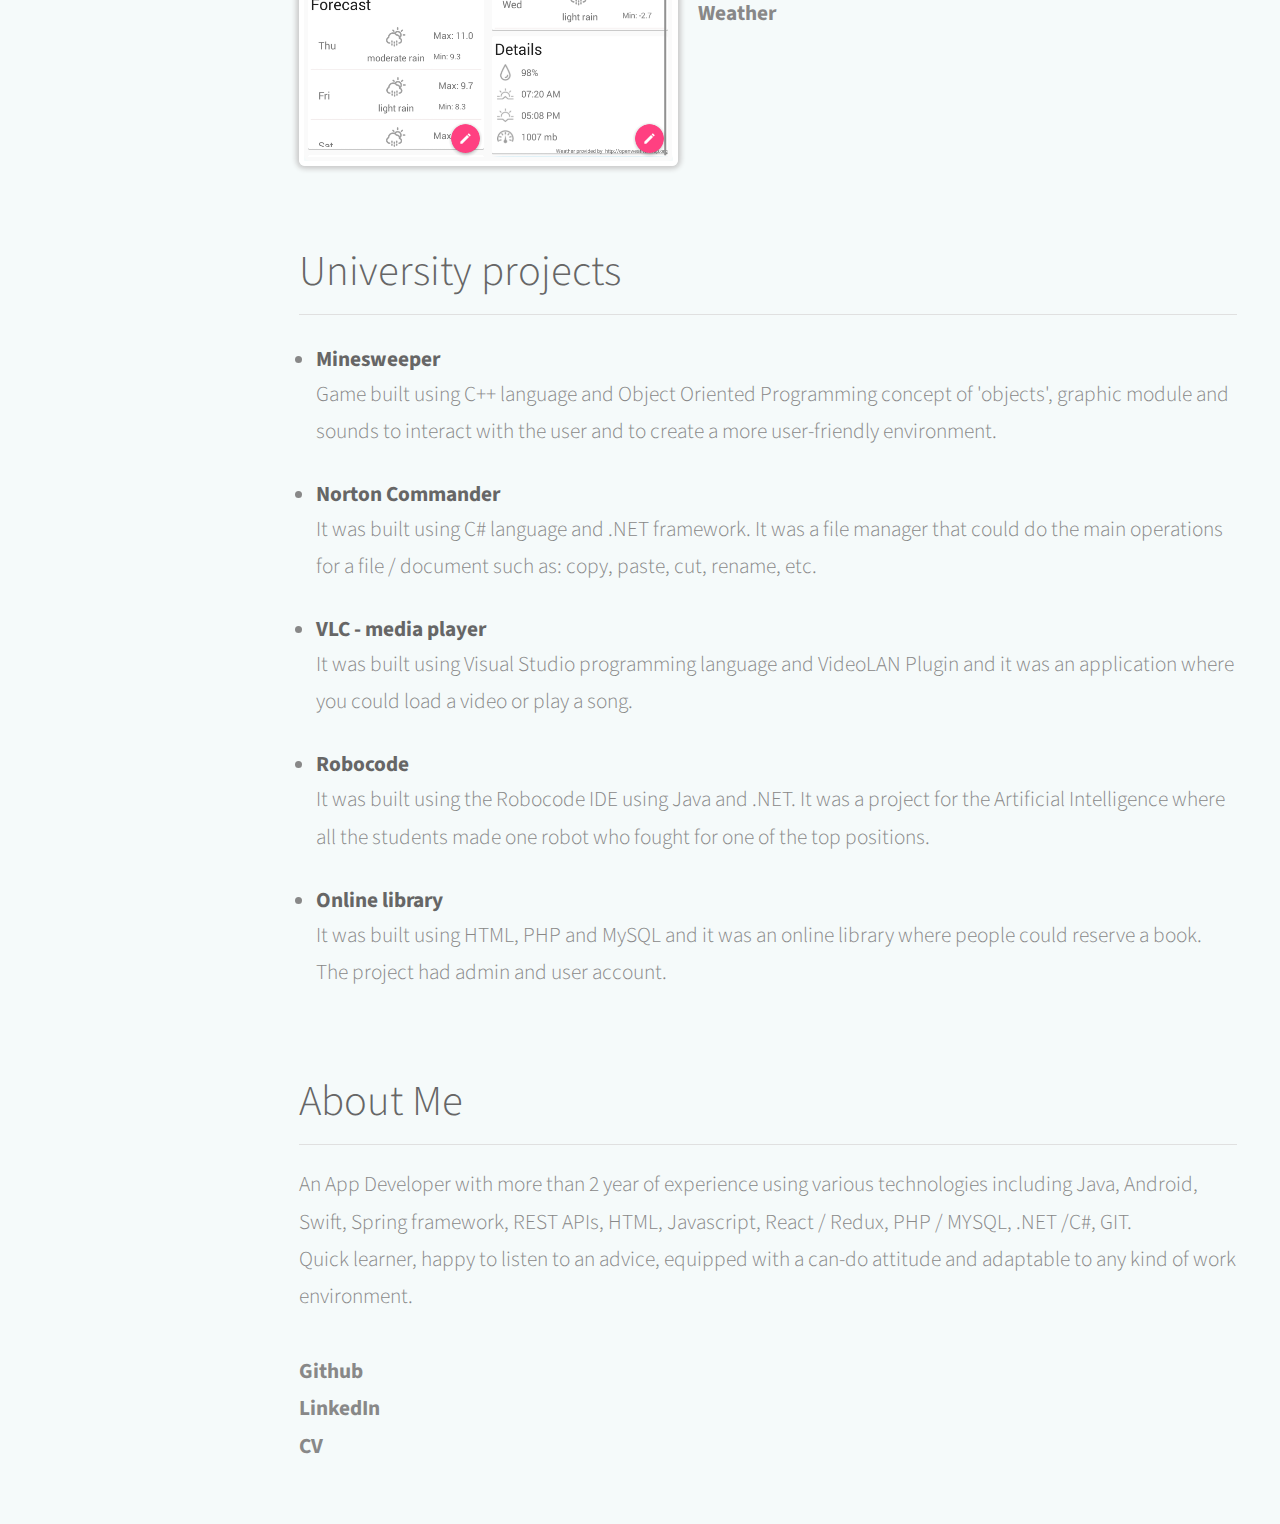
==== commit 44aaa7ac: "last href fix" ====
--- a/index.html
+++ b/index.html
@@ -75,7 +75,7 @@
                     <div class="5u 12u$(mobile)">
                         <article class="item">
                             <a class="image fit" href="hubbox-customer-app.html">
-                                <img src="images/hubBox-Customer-App/intro.png"alt="customer-app" />
+                                <img src="images/hubbox-customer-app/intro.png"alt="customer-app" />
                             </a>
                         </article>
                     </div>
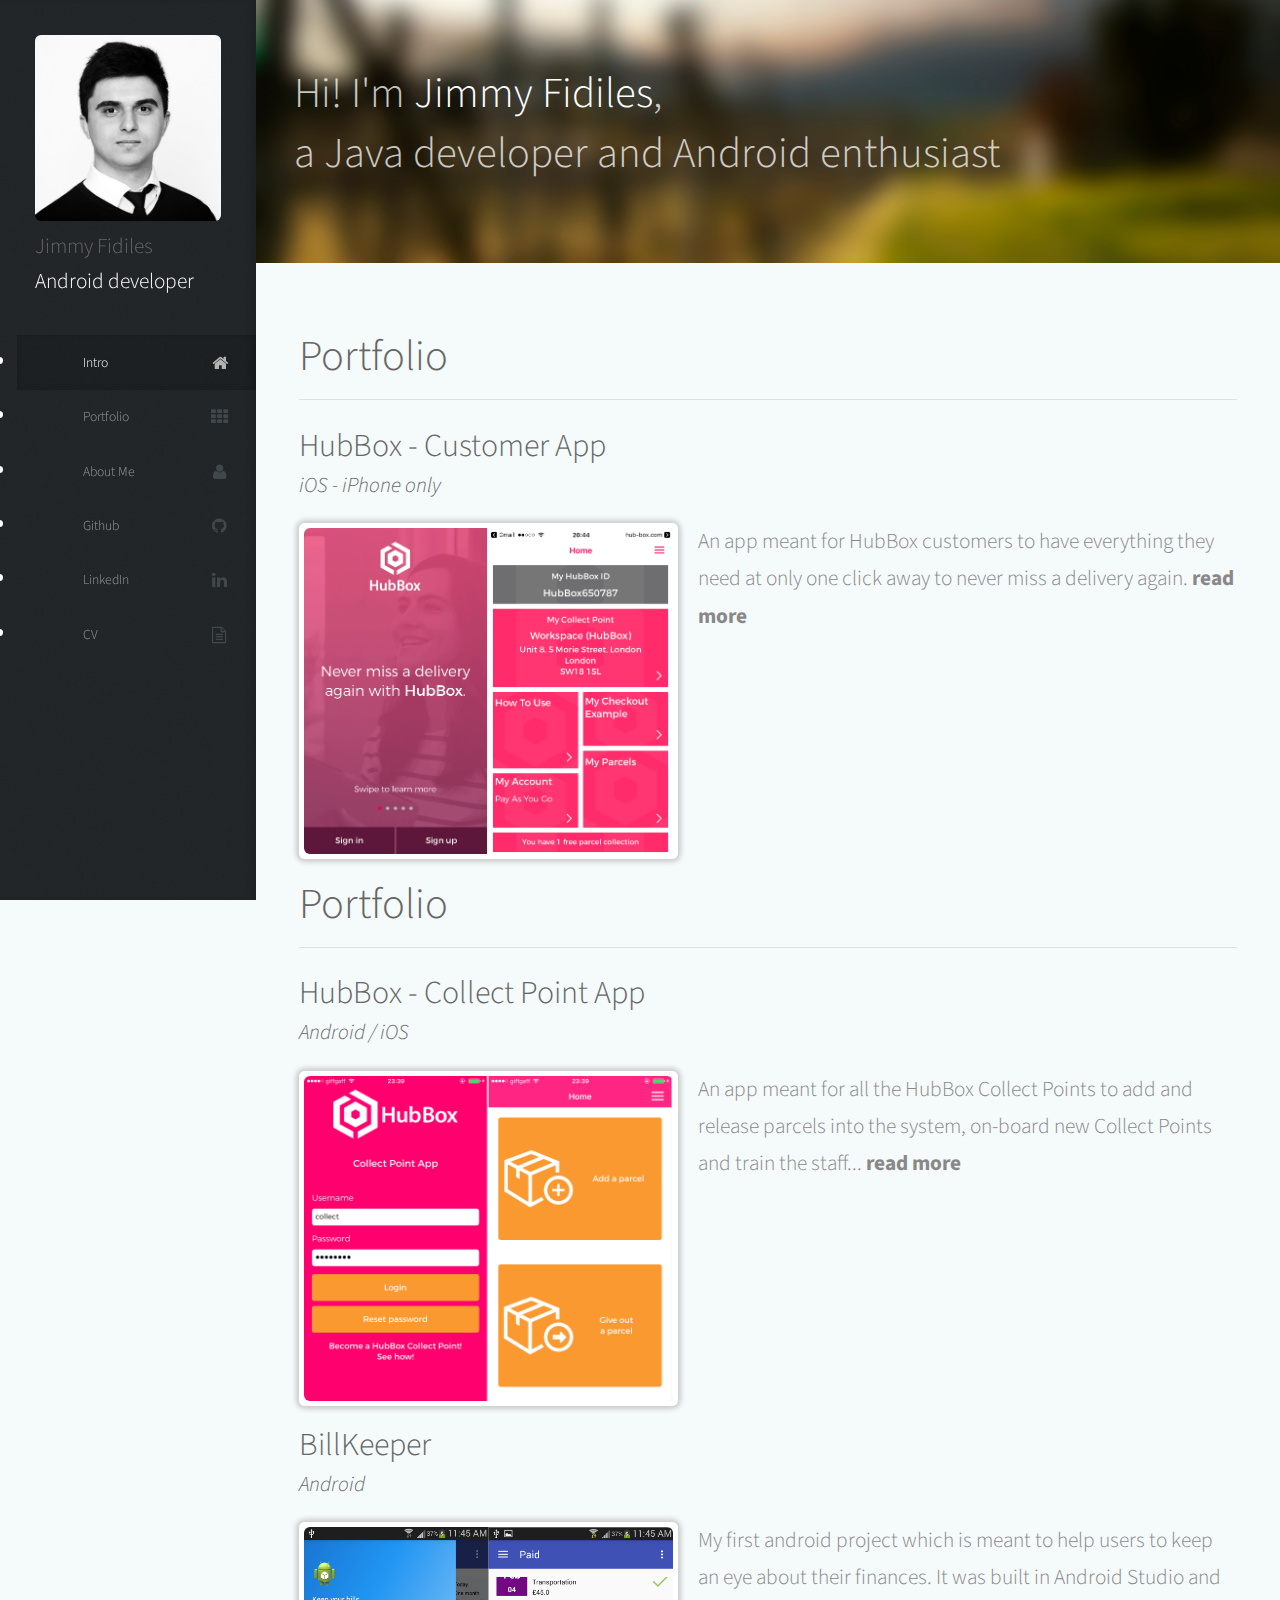
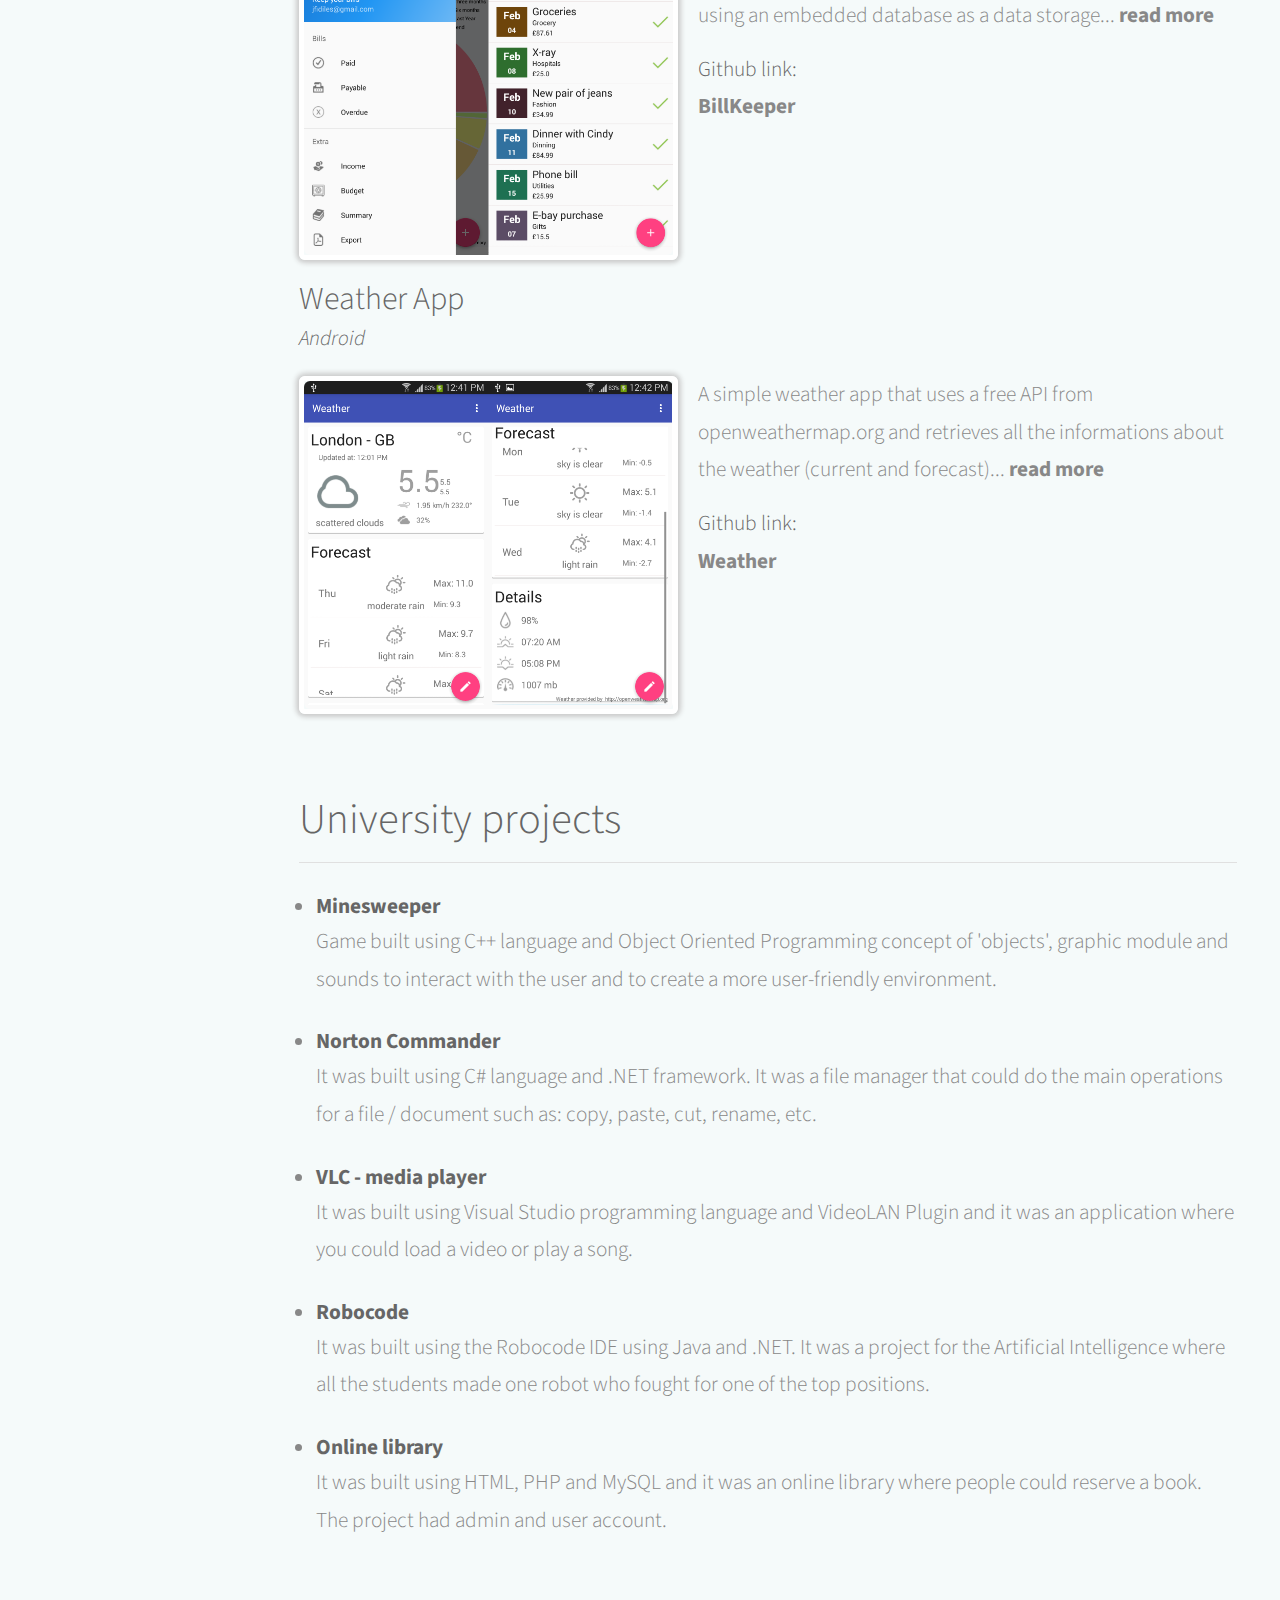
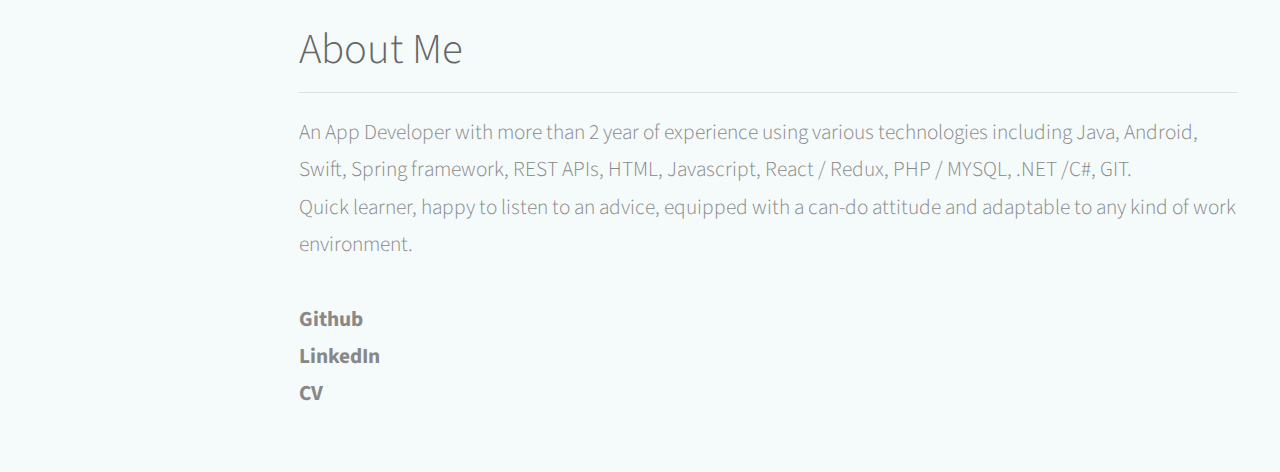
==== commit 74601662: "Project added" ====
--- a/index.html
+++ b/index.html
@@ -62,7 +62,7 @@
         </section>
         <!-- Portfolio -->
         <section id="portfolio">
-
+            <!-- Customer App -->
             <div class="container">
                 <header>
                     <h2>Portfolio</h2>
@@ -82,6 +82,32 @@
                     <div class="7u 20u$(mobile)">
                         <div class="one">
                             <small>An app meant for HubBox customers to have everything they need at only one click away to never miss a delivery again.<a href="hubbox-customer-app.html"> read more</a>
+                            </small>
+                            <p></p>
+                        </div>
+                    </div>
+                </div>
+            </div>
+            <!-- Customer App -->
+            <div class="container">
+                <header>
+                    <h2>Portfolio</h2>
+                </header>
+                <header>
+                    <h3>HubBox - Collect Point App</h3>
+                    <i><h5>Android / iOS</h5></i>
+                </header>
+                <div class="row">
+                    <div class="5u 12u$(mobile)">
+                        <article class="item">
+                            <a class="image fit" href="hubbox-cp-app.html">
+                                <img src="images/hubbox-cp-app/intro.png"alt="cp-app" />
+                            </a>
+                        </article>
+                    </div>
+                    <div class="7u 20u$(mobile)">
+                        <div class="one">
+                            <small>An app meant for all the HubBox Collect Points to add and release parcels into the system, on-board new Collect Points and train the staff...<a href="hubbox-cp-app.html"> read more</a>
                             </small>
                             <p></p>
                         </div>
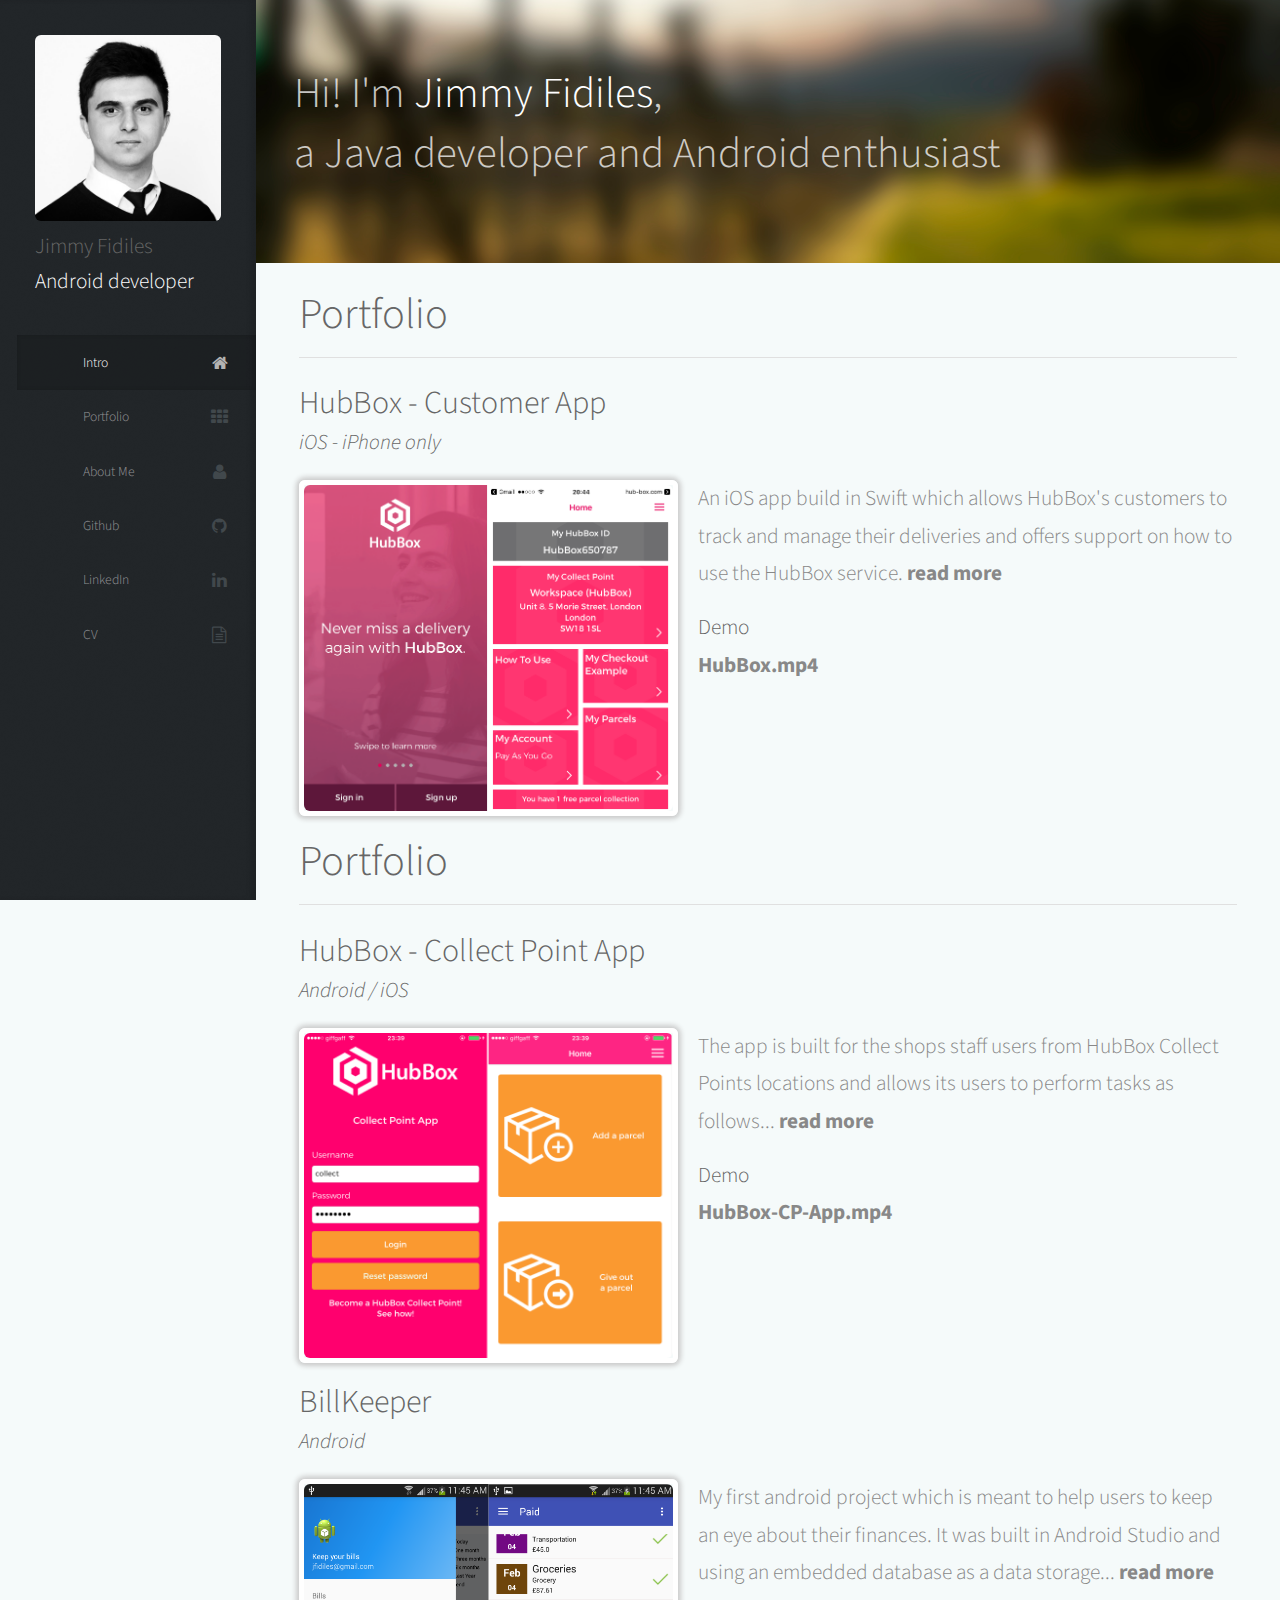
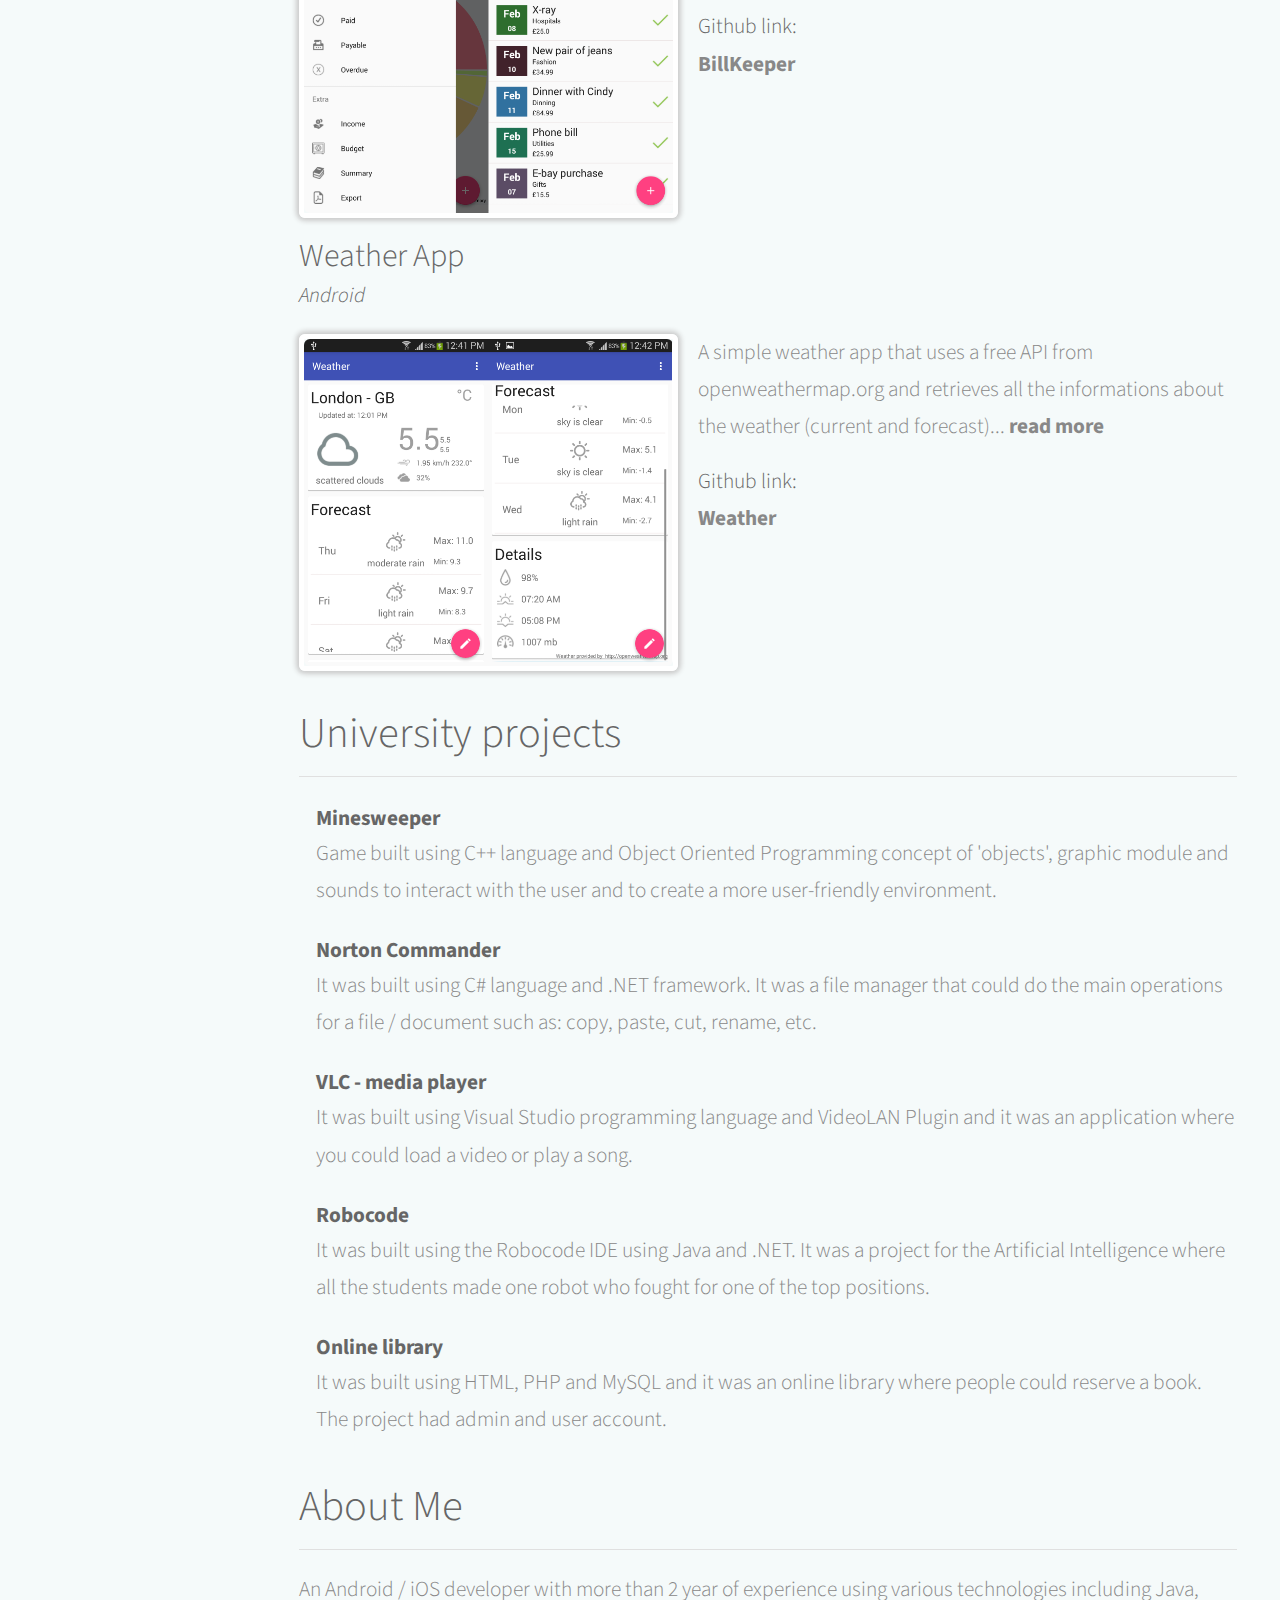
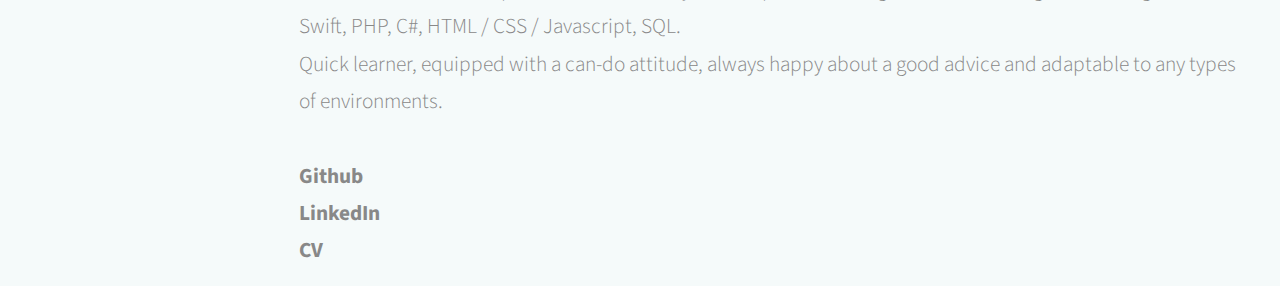
==== commit ddbd88a1: "After CV update" ====
--- a/index.html
+++ b/index.html
@@ -81,9 +81,15 @@
                     </div>
                     <div class="7u 20u$(mobile)">
                         <div class="one">
-                            <small>An app meant for HubBox customers to have everything they need at only one click away to never miss a delivery again.<a href="hubbox-customer-app.html"> read more</a>
+                            <small>An iOS app build in Swift which allows HubBox's customers to track and manage their deliveries and offers support on how to use the HubBox service.<a href="hubbox-customer-app.html"> read more</a>
                             </small>
                             <p></p>
+                             <div>
+                                <b>Demo </b>
+                            </div>
+                            <div>
+                                <a href="demo/hubbox-customer-app.mp4">HubBox.mp4 </a>
+                            </div>
                         </div>
                     </div>
                 </div>
@@ -107,9 +113,16 @@
                     </div>
                     <div class="7u 20u$(mobile)">
                         <div class="one">
-                            <small>An app meant for all the HubBox Collect Points to add and release parcels into the system, on-board new Collect Points and train the staff...<a href="hubbox-cp-app.html"> read more</a>
+                            <small>The app is built for the shops staff users from HubBox Collect Points locations and allows its users to perform tasks as follows...<a href="hubbox-cp-app.html"> read more</a>
                             </small>
                             <p></p>
+                           
+                            <div>
+                                <b>Demo </b>
+                            </div>
+                            <div>
+                                 <a href="demo/hubbox-cp-app.mp4">HubBox-CP-App.mp4 </a>
+                            </div>
                         </div>
                     </div>
                 </div>
@@ -220,11 +233,10 @@
                 <header>
                     <h2>About Me</h2>
                 </header>
-                <p>An App Developer with more than 2 year of experience using various technologies including Java, Android, Swift, Spring framework, REST APIs, HTML, Javascript, React / Redux, PHP / MYSQL, .NET /C#, GIT.
+                <p>An Android / iOS developer with more than 2 year of experience using various technologies including Java, Swift, PHP, C#, HTML / CSS / Javascript, SQL.
                     <br>
                 </p>
-                <p>Quick learner, happy to listen to an advice, equipped with a can-do attitude and adaptable to any kind of
-                    work environment.</p>
+                <p>Quick learner, equipped with a can-do attitude, always happy about a good advice and adaptable to any types of environments.</p>
                 <br>
                 <div id="links">
                     <p><a href="https://github.com/jfidiles"
--- a/assets/css/main.css
+++ b/assets/css/main.css
@@ -2049,6 +2049,10 @@
         font-weight: bold;
     }
 
+    #nav ol, ul {
+		list-style: none;
+    }
+
 	#nav ul li a {
 		display: block;
 		padding: 0.25em 1.5em 0.25em 1.5em;
@@ -2148,7 +2152,7 @@
 		#main > section {
 			margin: 0;
 			overflow: hidden;
-			margin: 2.5em 0;
+			margin: 0.5em 0;
 		}
 
 			#main > section.dark {
@@ -2493,7 +2497,7 @@
 			}
 
 				#main > section {
-					padding: 2.5em 0;
+					padding: 1.5em 0;
 				}
 
 				#main section.cover {
@@ -2532,7 +2536,7 @@
 		/* Main */
 
 			#main > section {
-				padding: 2.5em 0;
+				padding: 1.5em 0;
 			}
 
 			#main section.cover {
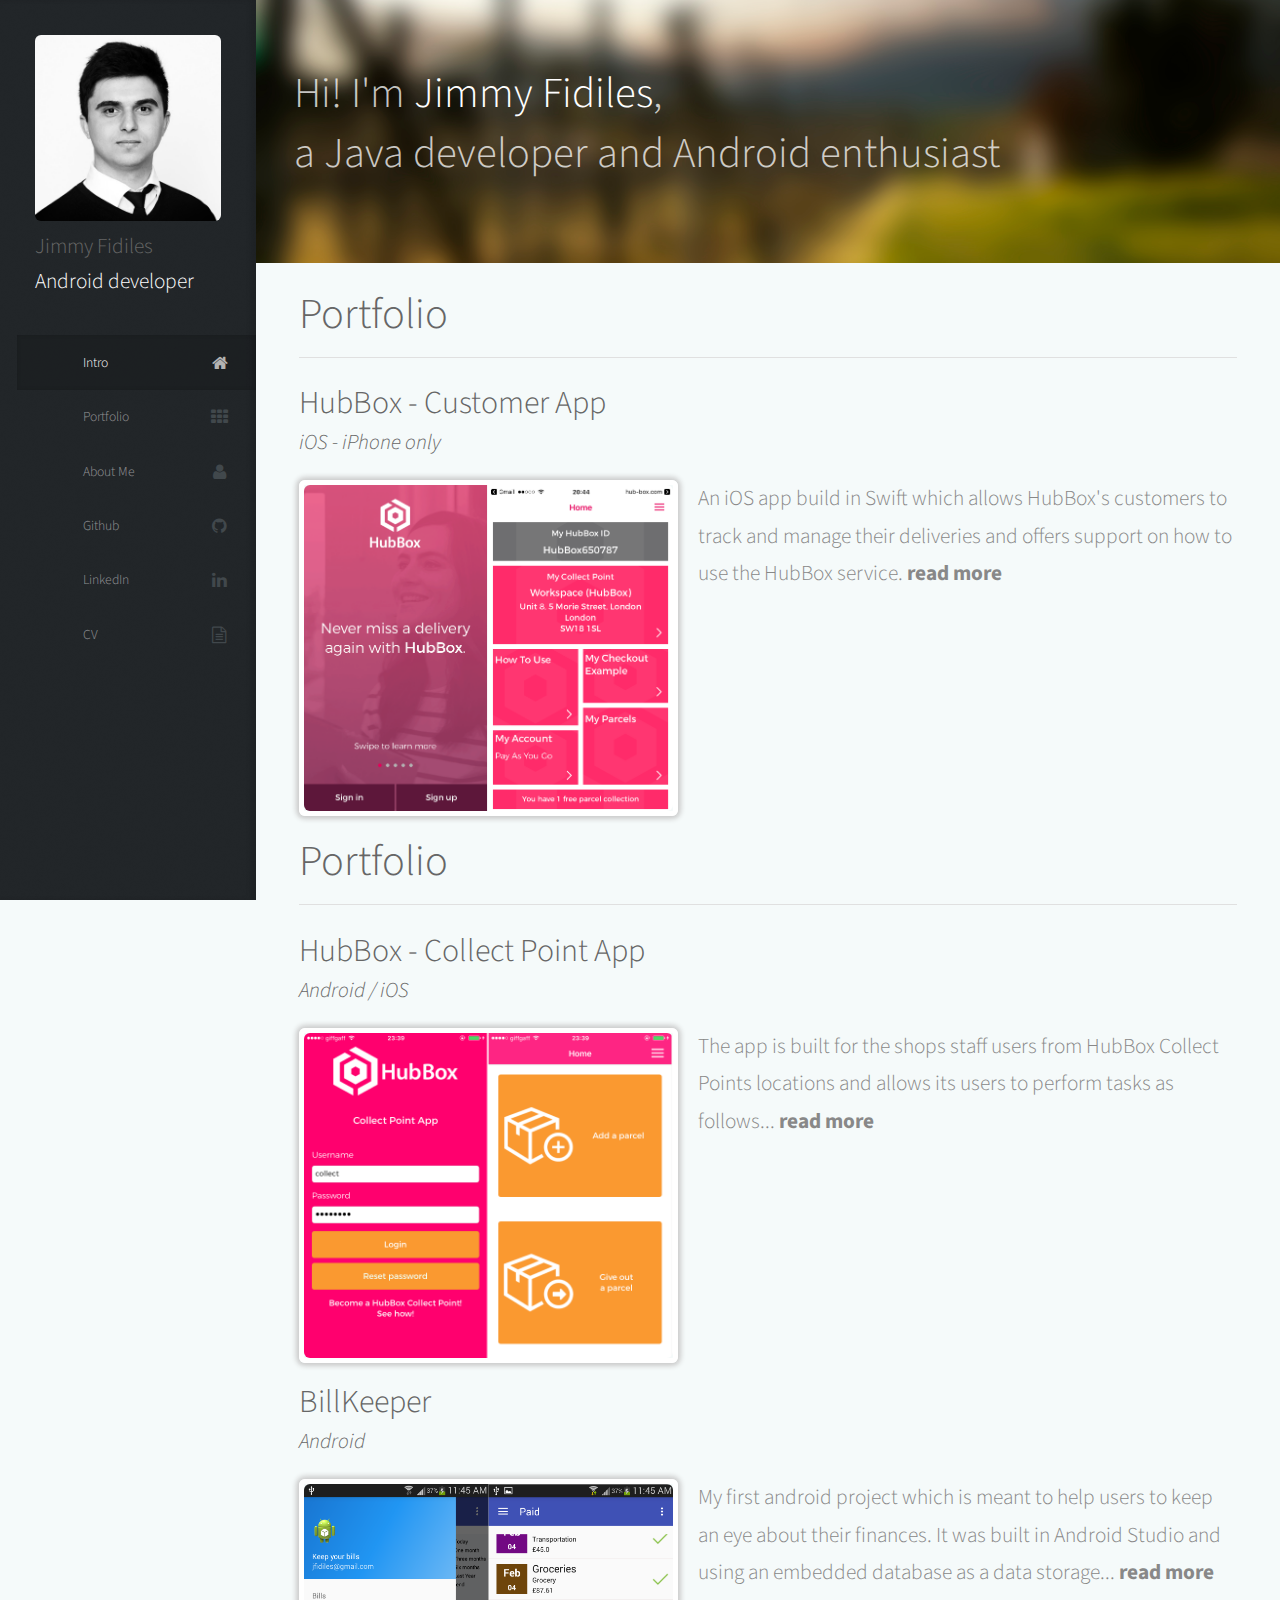
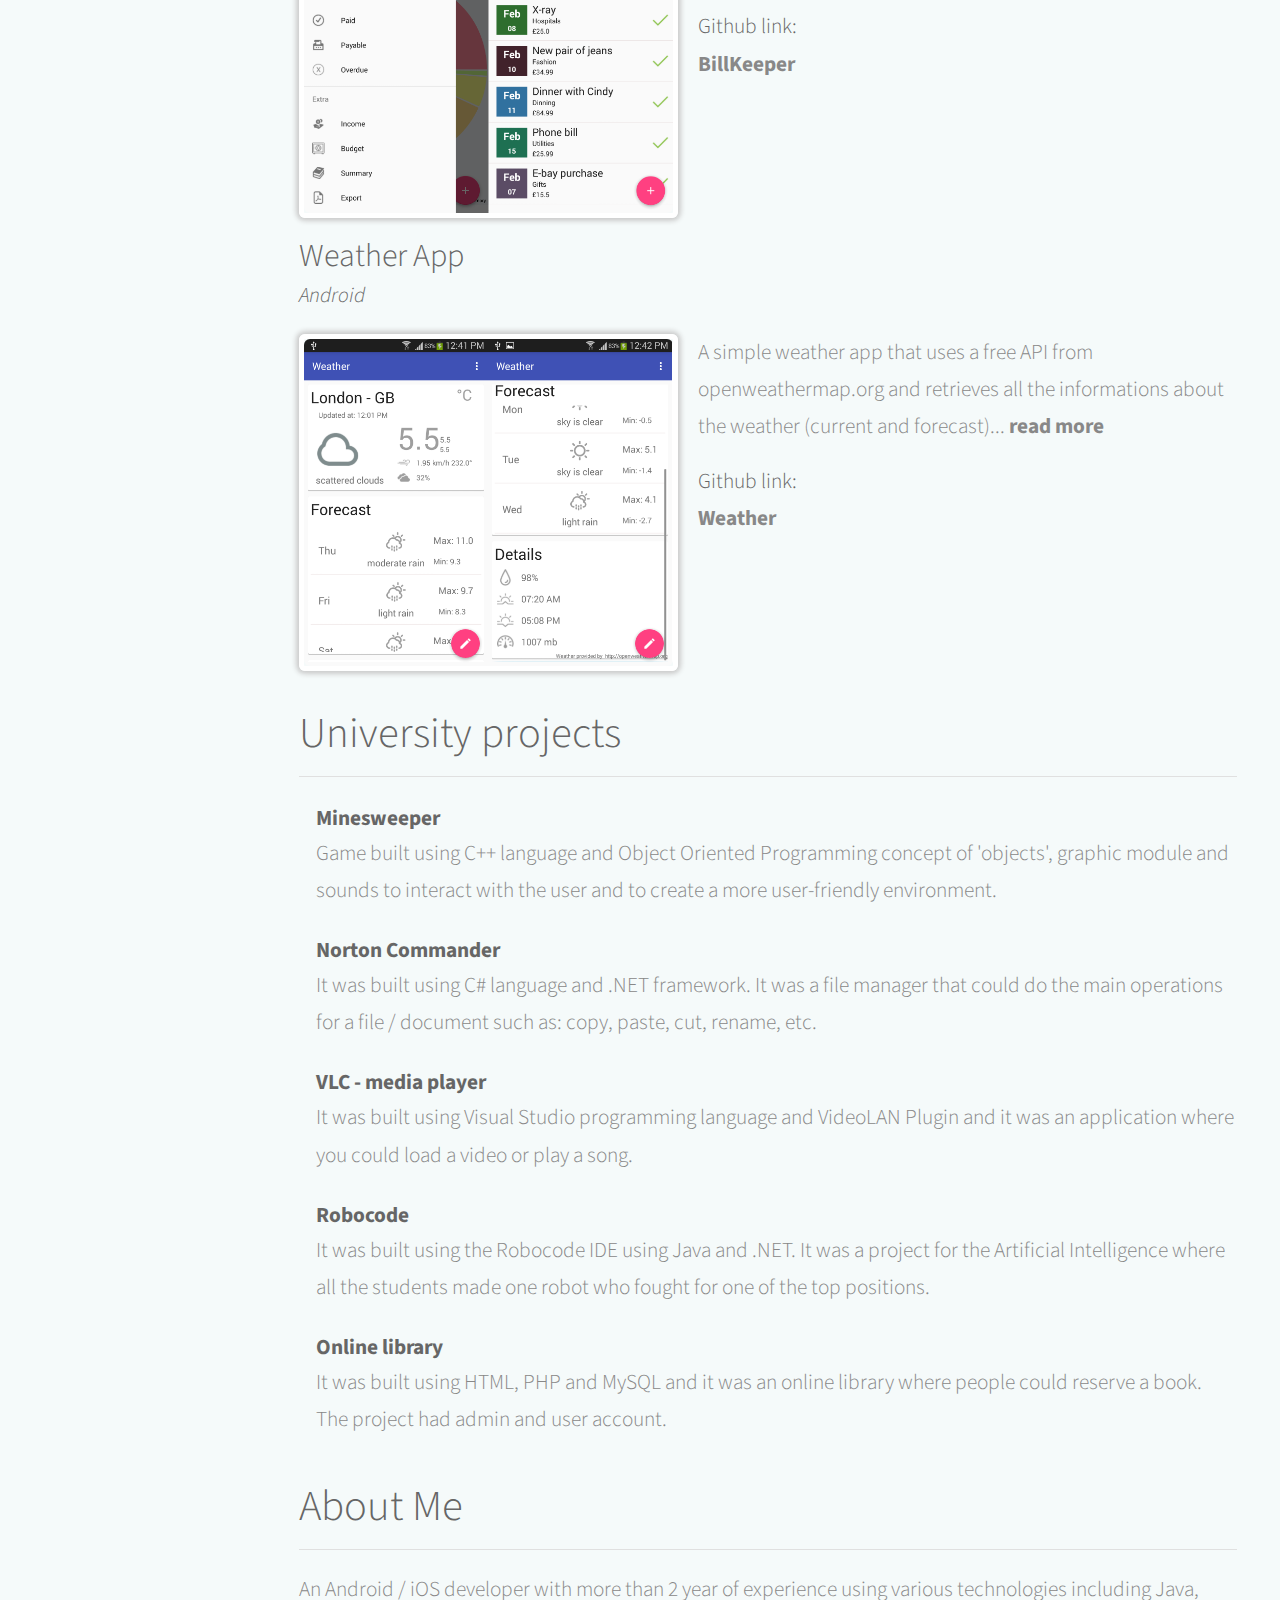
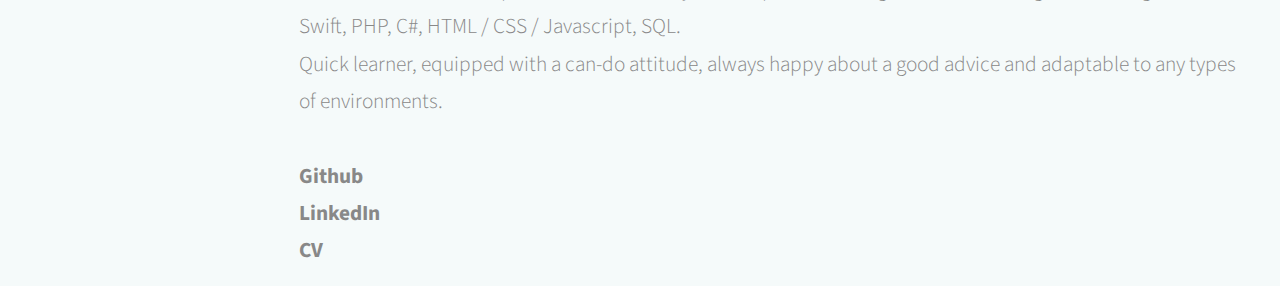
==== commit 13bae3d2: "video tag" ====
--- a/index.html
+++ b/index.html
@@ -84,12 +84,6 @@
                             <small>An iOS app build in Swift which allows HubBox's customers to track and manage their deliveries and offers support on how to use the HubBox service.<a href="hubbox-customer-app.html"> read more</a>
                             </small>
                             <p></p>
-                             <div>
-                                <b>Demo </b>
-                            </div>
-                            <div>
-                                <a href="demo/hubbox-customer-app.mp4">HubBox.mp4 </a>
-                            </div>
                         </div>
                     </div>
                 </div>
@@ -116,13 +110,6 @@
                             <small>The app is built for the shops staff users from HubBox Collect Points locations and allows its users to perform tasks as follows...<a href="hubbox-cp-app.html"> read more</a>
                             </small>
                             <p></p>
-                           
-                            <div>
-                                <b>Demo </b>
-                            </div>
-                            <div>
-                                 <a href="demo/hubbox-cp-app.mp4">HubBox-CP-App.mp4 </a>
-                            </div>
                         </div>
                     </div>
                 </div>
--- a/assets/css/main.css
+++ b/assets/css/main.css
@@ -1634,6 +1634,12 @@
 
 	footer {
 		margin: 2em 0 0 0;
+	}
+
+	video {
+		margin-top: 20px;
+		border: 5px solid #fff;
+		border-radius: 6px;
 	}
 
 	strong, b {
@@ -2144,7 +2150,7 @@
 				}
 
 /* Main */
-
+	
 	#main {
 		margin-left: 375px;
 	}
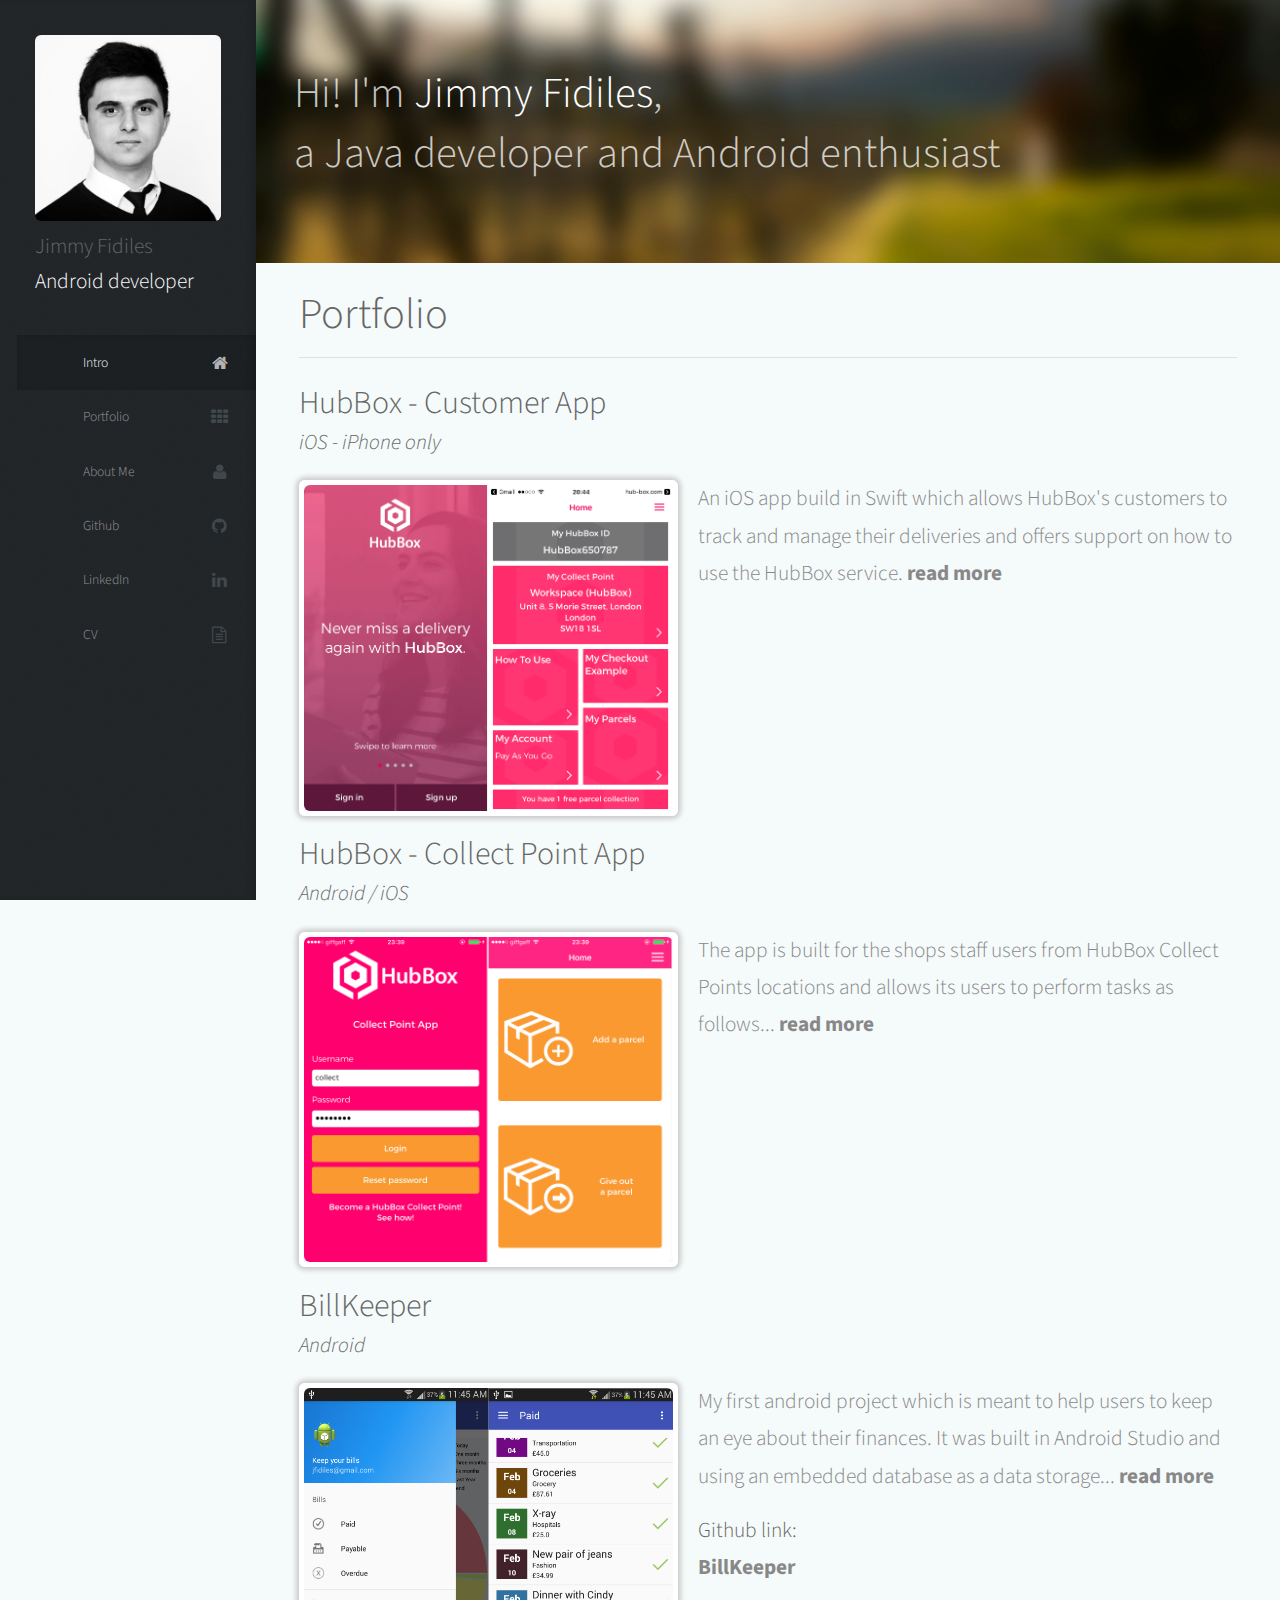
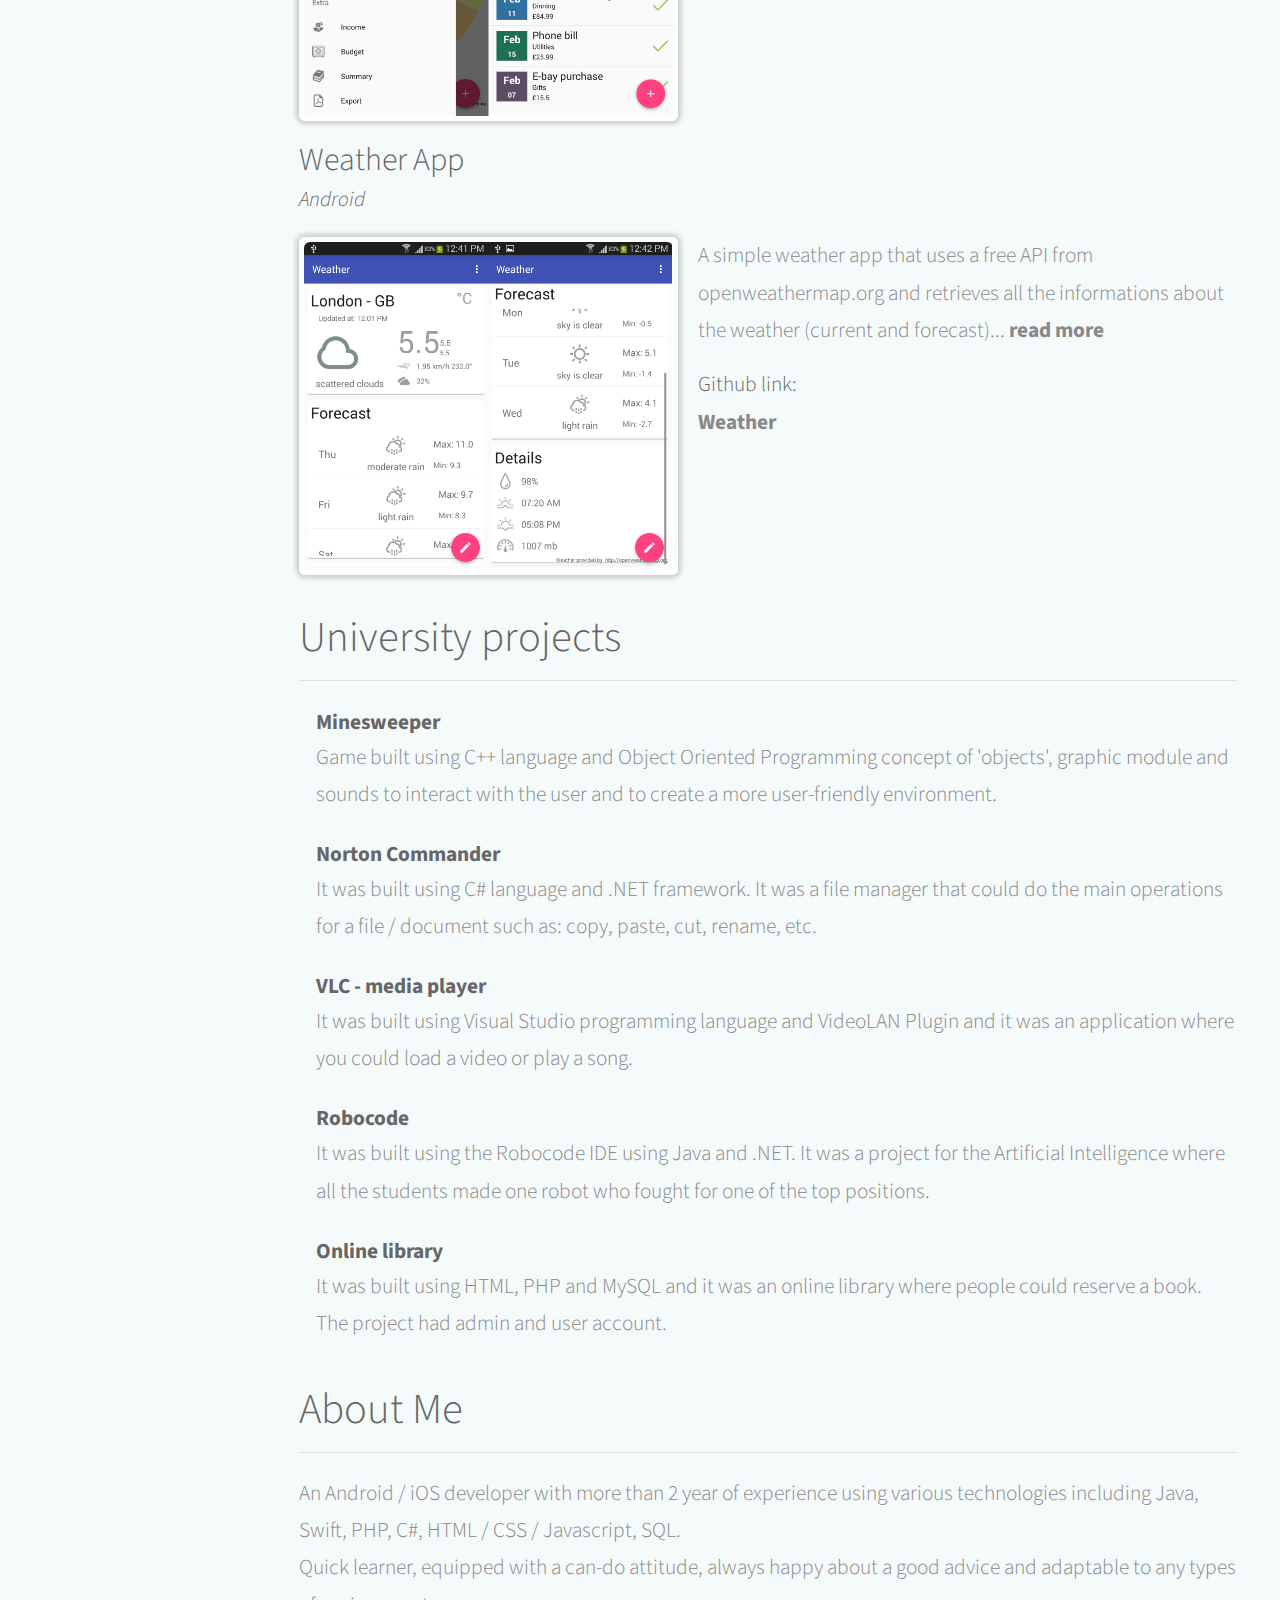
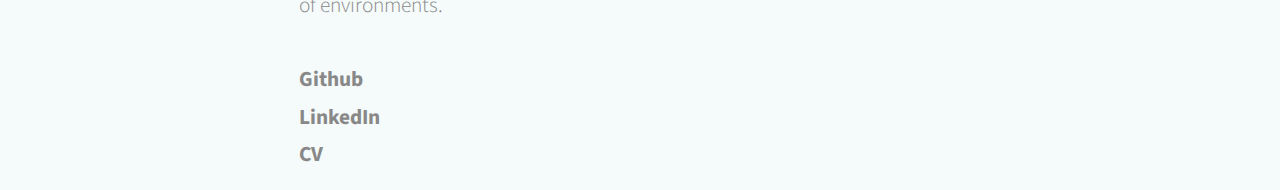
==== commit 8a146128: "Title removed" ====
--- a/index.html
+++ b/index.html
@@ -91,9 +91,6 @@
             <!-- Customer App -->
             <div class="container">
                 <header>
-                    <h2>Portfolio</h2>
-                </header>
-                <header>
                     <h3>HubBox - Collect Point App</h3>
                     <i><h5>Android / iOS</h5></i>
                 </header>
